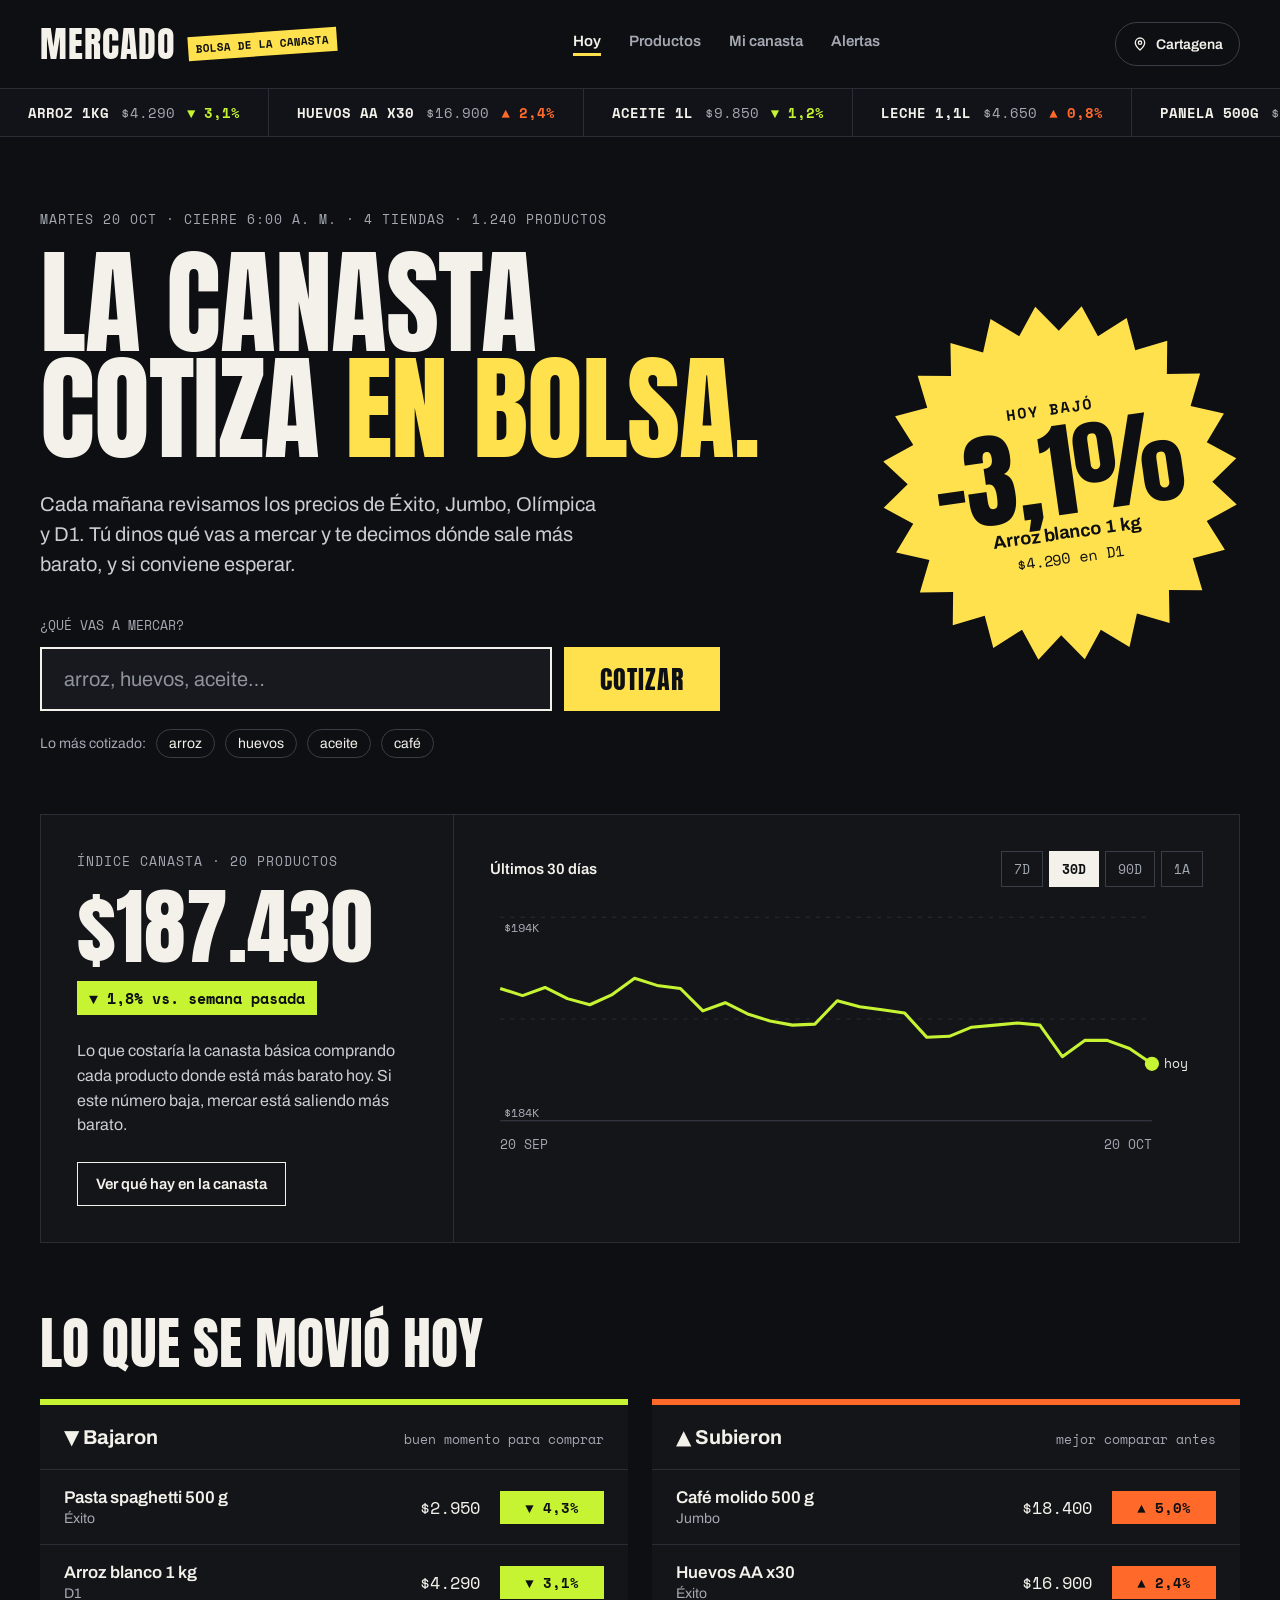
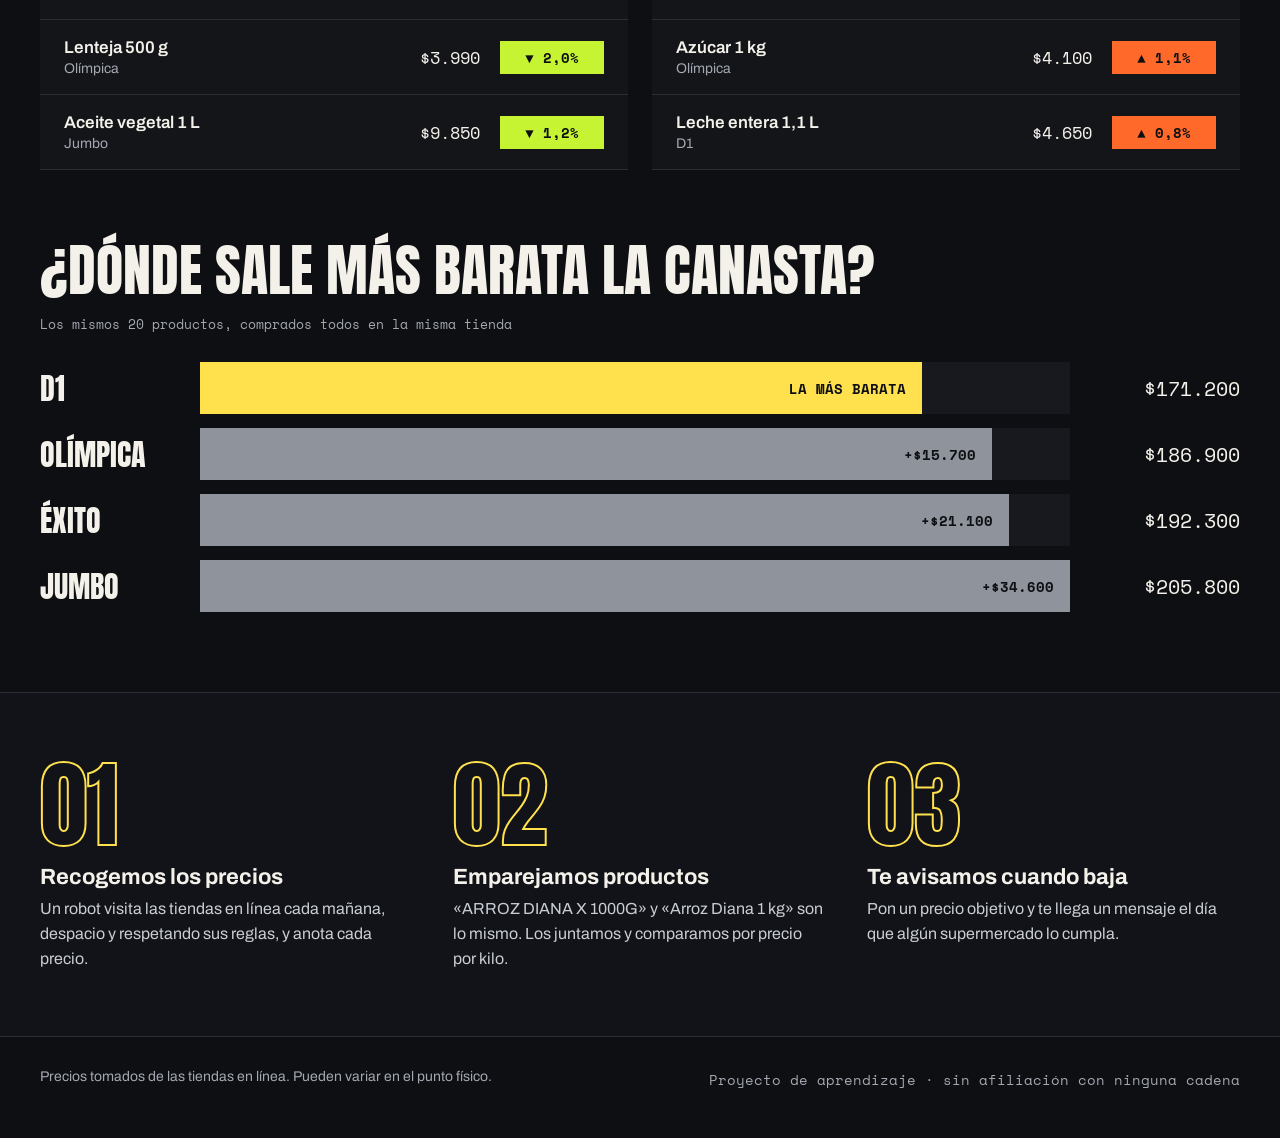
==== index.html @ 4bfefeea "Maquetado primeras etapas del proyecto" ====
<!doctype html>
<html lang="es">
<head>
<meta charset="utf-8">
<meta name="viewport" content="width=device-width, initial-scale=1">
<title>Mercado — Hoy en la bolsa</title>
<link rel="preconnect" href="https://fonts.googleapis.com">
<link rel="preconnect" href="https://fonts.gstatic.com" crossorigin>
<link rel="stylesheet" href="https://fonts.googleapis.com/css2?family=Anton&amp;family=Archivo:wght@400;500;600;700&amp;family=Space+Mono:wght@400;700&amp;display=swap">
<link rel="stylesheet" href="styles.css">
</head>
<body>
<div style="background: #0E0F12; color: #F3F1EA; font-family: 'Archivo', system-ui, sans-serif; min-height: 100vh">

<header style="max-width: 1320px; margin: 0 auto; padding: 22px 40px; display: flex; flex-wrap: wrap; align-items: center; justify-content: space-between; gap: 20px">
<a href="#" style="display: flex; align-items: center; gap: 12px; text-decoration: none; color: #F3F1EA">
<span style="font-family: 'Anton', sans-serif; font-size: 36px; letter-spacing: 1px; line-height: 1">MERCADO</span>
<span style="font-family: 'Space Mono', monospace; font-size: 11px; font-weight: 700; color: #0E0F12; background: var(--accent); padding: 4px 8px; transform: rotate(-4deg)">BOLSA DE LA CANASTA</span>
</a>
<nav aria-label="Principal" style="display: flex; flex-wrap: wrap; gap: 28px; font-size: 15px; font-weight: 600">
<a href="#" aria-current="page" style="text-decoration: none; border-bottom: 3px solid var(--accent); padding-bottom: 4px">Hoy</a>
<a href="producto.html" style="text-decoration: none; color: #A3A8B2">Productos</a>
<a href="canasta.html" style="text-decoration: none; color: #A3A8B2">Mi canasta</a>
<a href="alertas.html" style="text-decoration: none; color: #A3A8B2">Alertas</a>
</nav>
<button type="button" style="display: flex; align-items: center; gap: 8px; min-height: 44px; padding: 0 16px; background: transparent; color: #F3F1EA; border: 1px solid #3A3E48; border-radius: 999px; font-family: 'Archivo', sans-serif; font-size: 14px; font-weight: 600; cursor: pointer">
<svg width="16" height="16" viewBox="0 0 24 24" fill="none" stroke="currentColor" stroke-width="2" stroke-linecap="round" stroke-linejoin="round" aria-hidden="true"><path d="M12 21s-7-6.2-7-11a7 7 0 0 1 14 0c0 4.8-7 11-7 11z"></path><circle cx="12" cy="10" r="2.5"></circle></svg>
Cartagena
</button>
</header>

<div aria-label="Cotizaciones del día" style="border-top: 1px solid #2A2D35; border-bottom: 1px solid #2A2D35; background: #121318; overflow: hidden">
<div class="tape" style="display: flex; width: max-content">

<span style="display: flex; align-items: baseline; gap: 12px; padding: 13px 28px; border-right: 1px solid #2A2D35; font-family: 'Space Mono', monospace; font-size: 14px; white-space: nowrap">
<b style="color: #F3F1EA">ARROZ 1KG</b>
<span style="color: #A3A8B2">$4.290</span>
<span style="color: #C6F432; font-weight: 700">▼ 3,1%</span>
</span>

<span style="display: flex; align-items: baseline; gap: 12px; padding: 13px 28px; border-right: 1px solid #2A2D35; font-family: 'Space Mono', monospace; font-size: 14px; white-space: nowrap">
<b style="color: #F3F1EA">HUEVOS AA X30</b>
<span style="color: #A3A8B2">$16.900</span>
<span style="color: #FF6A2B; font-weight: 700">▲ 2,4%</span>
</span>

<span style="display: flex; align-items: baseline; gap: 12px; padding: 13px 28px; border-right: 1px solid #2A2D35; font-family: 'Space Mono', monospace; font-size: 14px; white-space: nowrap">
<b style="color: #F3F1EA">ACEITE 1L</b>
<span style="color: #A3A8B2">$9.850</span>
<span style="color: #C6F432; font-weight: 700">▼ 1,2%</span>
</span>

<span style="display: flex; align-items: baseline; gap: 12px; padding: 13px 28px; border-right: 1px solid #2A2D35; font-family: 'Space Mono', monospace; font-size: 14px; white-space: nowrap">
<b style="color: #F3F1EA">LECHE 1,1L</b>
<span style="color: #A3A8B2">$4.650</span>
<span style="color: #FF6A2B; font-weight: 700">▲ 0,8%</span>
</span>

<span style="display: flex; align-items: baseline; gap: 12px; padding: 13px 28px; border-right: 1px solid #2A2D35; font-family: 'Space Mono', monospace; font-size: 14px; white-space: nowrap">
<b style="color: #F3F1EA">PANELA 500G</b>
<span style="color: #A3A8B2">$2.700</span>
<span style="color: #A3A8B2; font-weight: 700">= 0,0%</span>
</span>

<span style="display: flex; align-items: baseline; gap: 12px; padding: 13px 28px; border-right: 1px solid #2A2D35; font-family: 'Space Mono', monospace; font-size: 14px; white-space: nowrap">
<b style="color: #F3F1EA">CAFÉ 500G</b>
<span style="color: #A3A8B2">$18.400</span>
<span style="color: #FF6A2B; font-weight: 700">▲ 5,0%</span>
</span>

<span style="display: flex; align-items: baseline; gap: 12px; padding: 13px 28px; border-right: 1px solid #2A2D35; font-family: 'Space Mono', monospace; font-size: 14px; white-space: nowrap">
<b style="color: #F3F1EA">LENTEJA 500G</b>
<span style="color: #A3A8B2">$3.990</span>
<span style="color: #C6F432; font-weight: 700">▼ 2,0%</span>
</span>

<span style="display: flex; align-items: baseline; gap: 12px; padding: 13px 28px; border-right: 1px solid #2A2D35; font-family: 'Space Mono', monospace; font-size: 14px; white-space: nowrap">
<b style="color: #F3F1EA">ATÚN 160G</b>
<span style="color: #A3A8B2">$5.200</span>
<span style="color: #C6F432; font-weight: 700">▼ 0,6%</span>
</span>

<span style="display: flex; align-items: baseline; gap: 12px; padding: 13px 28px; border-right: 1px solid #2A2D35; font-family: 'Space Mono', monospace; font-size: 14px; white-space: nowrap">
<b style="color: #F3F1EA">AZÚCAR 1KG</b>
<span style="color: #A3A8B2">$4.100</span>
<span style="color: #FF6A2B; font-weight: 700">▲ 1,1%</span>
</span>

<span style="display: flex; align-items: baseline; gap: 12px; padding: 13px 28px; border-right: 1px solid #2A2D35; font-family: 'Space Mono', monospace; font-size: 14px; white-space: nowrap">
<b style="color: #F3F1EA">PASTA 500G</b>
<span style="color: #A3A8B2">$2.950</span>
<span style="color: #C6F432; font-weight: 700">▼ 4,3%</span>
</span>

<span style="display: flex; align-items: baseline; gap: 12px; padding: 13px 28px; border-right: 1px solid #2A2D35; font-family: 'Space Mono', monospace; font-size: 14px; white-space: nowrap">
<b style="color: #F3F1EA">ARROZ 1KG</b>
<span style="color: #A3A8B2">$4.290</span>
<span style="color: #C6F432; font-weight: 700">▼ 3,1%</span>
</span>

<span style="display: flex; align-items: baseline; gap: 12px; padding: 13px 28px; border-right: 1px solid #2A2D35; font-family: 'Space Mono', monospace; font-size: 14px; white-space: nowrap">
<b style="color: #F3F1EA">HUEVOS AA X30</b>
<span style="color: #A3A8B2">$16.900</span>
<span style="color: #FF6A2B; font-weight: 700">▲ 2,4%</span>
</span>

<span style="display: flex; align-items: baseline; gap: 12px; padding: 13px 28px; border-right: 1px solid #2A2D35; font-family: 'Space Mono', monospace; font-size: 14px; white-space: nowrap">
<b style="color: #F3F1EA">ACEITE 1L</b>
<span style="color: #A3A8B2">$9.850</span>
<span style="color: #C6F432; font-weight: 700">▼ 1,2%</span>
</span>

<span style="display: flex; align-items: baseline; gap: 12px; padding: 13px 28px; border-right: 1px solid #2A2D35; font-family: 'Space Mono', monospace; font-size: 14px; white-space: nowrap">
<b style="color: #F3F1EA">LECHE 1,1L</b>
<span style="color: #A3A8B2">$4.650</span>
<span style="color: #FF6A2B; font-weight: 700">▲ 0,8%</span>
</span>

<span style="display: flex; align-items: baseline; gap: 12px; padding: 13px 28px; border-right: 1px solid #2A2D35; font-family: 'Space Mono', monospace; font-size: 14px; white-space: nowrap">
<b style="color: #F3F1EA">PANELA 500G</b>
<span style="color: #A3A8B2">$2.700</span>
<span style="color: #A3A8B2; font-weight: 700">= 0,0%</span>
</span>

<span style="display: flex; align-items: baseline; gap: 12px; padding: 13px 28px; border-right: 1px solid #2A2D35; font-family: 'Space Mono', monospace; font-size: 14px; white-space: nowrap">
<b style="color: #F3F1EA">CAFÉ 500G</b>
<span style="color: #A3A8B2">$18.400</span>
<span style="color: #FF6A2B; font-weight: 700">▲ 5,0%</span>
</span>

<span style="display: flex; align-items: baseline; gap: 12px; padding: 13px 28px; border-right: 1px solid #2A2D35; font-family: 'Space Mono', monospace; font-size: 14px; white-space: nowrap">
<b style="color: #F3F1EA">LENTEJA 500G</b>
<span style="color: #A3A8B2">$3.990</span>
<span style="color: #C6F432; font-weight: 700">▼ 2,0%</span>
</span>

<span style="display: flex; align-items: baseline; gap: 12px; padding: 13px 28px; border-right: 1px solid #2A2D35; font-family: 'Space Mono', monospace; font-size: 14px; white-space: nowrap">
<b style="color: #F3F1EA">ATÚN 160G</b>
<span style="color: #A3A8B2">$5.200</span>
<span style="color: #C6F432; font-weight: 700">▼ 0,6%</span>
</span>

<span style="display: flex; align-items: baseline; gap: 12px; padding: 13px 28px; border-right: 1px solid #2A2D35; font-family: 'Space Mono', monospace; font-size: 14px; white-space: nowrap">
<b style="color: #F3F1EA">AZÚCAR 1KG</b>
<span style="color: #A3A8B2">$4.100</span>
<span style="color: #FF6A2B; font-weight: 700">▲ 1,1%</span>
</span>

<span style="display: flex; align-items: baseline; gap: 12px; padding: 13px 28px; border-right: 1px solid #2A2D35; font-family: 'Space Mono', monospace; font-size: 14px; white-space: nowrap">
<b style="color: #F3F1EA">PASTA 500G</b>
<span style="color: #A3A8B2">$2.950</span>
<span style="color: #C6F432; font-weight: 700">▼ 4,3%</span>
</span>

</div>
</div>

<section style="max-width: 1320px; margin: 0 auto; padding: 72px 40px 56px; display: flex; flex-wrap: wrap; align-items: center; gap: 48px">
<div style="flex: 999 1 600px; min-width: 0">
<p style="margin: 0 0 20px; font-family: 'Space Mono', monospace; font-size: 13px; color: #A3A8B2; letter-spacing: 1px">MARTES 20 OCT · CIERRE 6:00 A. M. · 4 TIENDAS · 1.240 PRODUCTOS</p>
<h1 style="margin: 0; font-family: 'Anton', sans-serif; font-weight: 400; font-size: clamp(64px, 9vw, 132px); line-height: 0.92; text-transform: uppercase; letter-spacing: -1px">La canasta<br>cotiza <span style="color: var(--accent)">en bolsa.</span></h1>
<p style="margin: 28px 0 0; max-width: 560px; font-size: 20px; line-height: 1.5; color: #C9CDD4">Cada mañana revisamos los precios de Éxito, Jumbo, Olímpica y D1. Tú dinos qué vas a mercar y te decimos dónde sale más barato, y si conviene esperar.</p>
<form style="margin-top: 36px; display: flex; flex-wrap: wrap; gap: 12px; max-width: 680px">
<label for="q" style="width: 100%; font-family: 'Space Mono', monospace; font-size: 13px; color: #A3A8B2">¿QUÉ VAS A MERCAR?</label>
<input id="q" type="search" placeholder="arroz, huevos, aceite…" style="flex: 1 1 320px; min-width: 0; height: 64px; box-sizing: border-box; padding: 0 22px; background: #17191E; color: #F3F1EA; border: 2px solid #F3F1EA; font-family: 'Archivo', sans-serif; font-size: 20px">
<button type="button" style="height: 64px; padding: 0 36px; background: var(--accent); color: #0E0F12; border: none; font-family: 'Anton', sans-serif; font-size: 26px; letter-spacing: 1px; cursor: pointer">COTIZAR</button>
</form>
<div style="margin-top: 18px; display: flex; flex-wrap: wrap; align-items: center; gap: 10px; font-size: 14px; color: #A3A8B2">
<span>Lo más cotizado:</span>
<a href="producto.html" style="padding: 6px 12px; border: 1px solid #3A3E48; border-radius: 999px; text-decoration: none">arroz</a>
<a href="#" style="padding: 6px 12px; border: 1px solid #3A3E48; border-radius: 999px; text-decoration: none">huevos</a>
<a href="#" style="padding: 6px 12px; border: 1px solid #3A3E48; border-radius: 999px; text-decoration: none">aceite</a>
<a href="#" style="padding: 6px 12px; border: 1px solid #3A3E48; border-radius: 999px; text-decoration: none">café</a>
</div>
</div>

<div style="flex: 1 1 360px; display: flex; justify-content: center">
<a href="producto.html" style="position: relative; width: 360px; height: 360px; display: flex; flex-direction: column; align-items: center; justify-content: center; text-decoration: none; color: #0E0F12; transform: rotate(-8deg)">
<svg width="360" height="360" viewBox="0 0 360 360" aria-hidden="true" style="position: absolute; inset: 0"><polygon points="180,2 200,29 226,8 238,40 269,26 273,59 306,54 301,87 334,91 320,122 352,134 331,160 358,180 331,200 352,226 320,238 334,269 301,273 306,306 273,301 269,334 238,320 226,352 200,331 180,358 160,331 134,352 122,320 91,334 87,301 54,306 59,273 26,269 40,238 8,226 29,200 2,180 29,160 8,134 40,122 26,91 59,87 54,54 87,59 91,26 122,40 134,8 160,29" style="fill: var(--accent)"></polygon></svg>
<span style="position: relative; font-family: 'Space Mono', monospace; font-size: 15px; font-weight: 700; letter-spacing: 2px">HOY BAJÓ</span>
<span style="position: relative; font-family: 'Anton', sans-serif; font-size: 104px; line-height: 1">−3,1%</span>
<span style="position: relative; font-size: 18px; font-weight: 700">Arroz blanco 1 kg</span>
<span style="position: relative; margin-top: 4px; font-family: 'Space Mono', monospace; font-size: 15px">$4.290 en D1</span>
</a>
</div>
</section>

<section style="max-width: 1320px; margin: 0 auto; padding: 0 40px 72px">
<div style="display: flex; flex-wrap: wrap; gap: 0; border: 1px solid #2A2D35; background: #141519">
<div style="flex: 1 1 340px; padding: 36px; border-right: 1px solid #2A2D35">
<p style="margin: 0; font-family: 'Space Mono', monospace; font-size: 13px; color: #A3A8B2; letter-spacing: 1px">ÍNDICE CANASTA · 20 PRODUCTOS</p>
<p style="margin: 14px 0 0; font-family: 'Anton', sans-serif; font-size: 84px; line-height: 1">$187.430</p>
<p style="margin: 12px 0 0; display: inline-flex; padding: 6px 12px; background: #C6F432; color: #0E0F12; font-family: 'Space Mono', monospace; font-size: 15px; font-weight: 700">▼ 1,8% vs. semana pasada</p>
<p style="margin: 24px 0 0; font-size: 16px; line-height: 1.55; color: #C9CDD4">Lo que costaría la canasta básica comprando cada producto donde está más barato hoy. Si este número baja, mercar está saliendo más barato.</p>
<button type="button" style="margin-top: 24px; min-height: 44px; padding: 0 18px; background: transparent; color: #F3F1EA; border: 1px solid #F3F1EA; font-family: 'Archivo', sans-serif; font-size: 15px; font-weight: 600; cursor: pointer">Ver qué hay en la canasta</button>
</div>
<div style="flex: 999 1 560px; min-width: 0; padding: 36px">
<div style="display: flex; flex-wrap: wrap; justify-content: space-between; align-items: center; gap: 12px">
<p style="margin: 0; font-size: 15px; font-weight: 600">Últimos 30 días</p>
<div role="group" aria-label="Rango" style="display: flex; gap: 6px; font-family: 'Space Mono', monospace">
<button type="button" style="min-height: 36px; padding: 0 12px; background: transparent; color: #A3A8B2; border: 1px solid #3A3E48; font-family: 'Space Mono', monospace; font-size: 13px">7D</button>
<button type="button" aria-pressed="true" style="min-height: 36px; padding: 0 12px; background: #F3F1EA; color: #0E0F12; border: 1px solid #F3F1EA; font-family: 'Space Mono', monospace; font-size: 13px; font-weight: 700">30D</button>
<button type="button" style="min-height: 36px; padding: 0 12px; background: transparent; color: #A3A8B2; border: 1px solid #3A3E48; font-family: 'Space Mono', monospace; font-size: 13px">90D</button>
<button type="button" style="min-height: 36px; padding: 0 12px; background: transparent; color: #A3A8B2; border: 1px solid #3A3E48; font-family: 'Space Mono', monospace; font-size: 13px">1A</button>
</div>
</div>
<svg viewBox="-10 -10 700 250" role="img" aria-label="El índice canasta bajó de cerca de 191 mil a 187 mil pesos en 30 días" style="display: block; width: 100%; height: auto; margin-top: 20px">
<line x1="0" y1="0" x2="640" y2="0" stroke="#2A2D35" stroke-dasharray="4 6"></line>
<line x1="0" y1="100" x2="640" y2="100" stroke="#2A2D35" stroke-dasharray="4 6"></line>
<line x1="0" y1="200" x2="640" y2="200" stroke="#3A3E48"></line>
<polyline points="0,70 22,77 44,69 66,80 88,86 110,76 132,60 154,67 177,70 199,92 221,84 243,95 265,102 287,106 309,105 331,82 353,88 375,91 397,94 419,118 441,117 463,108 486,106 508,104 530,106 552,137 574,121 596,121 618,129 640,144" fill="none" stroke="#C6F432" stroke-width="3" stroke-linejoin="round"></polyline>
<circle cx="640" cy="144" r="7" fill="#C6F432"></circle>
<text x="652" y="148" fill="#F3F1EA" font-family="Space Mono, monospace" font-size="13">hoy</text>
<text x="0" y="228" fill="#A3A8B2" font-family="Space Mono, monospace" font-size="13">20 SEP</text>
<text x="640" y="228" fill="#A3A8B2" font-family="Space Mono, monospace" font-size="13" text-anchor="end">20 OCT</text>
<text x="4" y="-2" fill="#A3A8B2" font-family="Space Mono, monospace" font-size="12" dominant-baseline="hanging" dy="6">$194K</text>
<text x="4" y="196" fill="#A3A8B2" font-family="Space Mono, monospace" font-size="12">$184K</text>
</svg>
</div>
</div>
</section>

<section style="max-width: 1320px; margin: 0 auto; padding: 0 40px 72px">
<h2 style="margin: 0 0 28px; font-family: 'Anton', sans-serif; font-weight: 400; font-size: 56px; line-height: 1; text-transform: uppercase">Lo que se movió hoy</h2>
<div style="display: flex; flex-wrap: wrap; gap: 24px">
<div style="flex: 1 1 480px; min-width: 0; border-top: 6px solid #C6F432; background: #141519">
<div style="display: flex; justify-content: space-between; align-items: baseline; padding: 20px 24px; border-bottom: 1px solid #2A2D35">
<h3 style="margin: 0; font-size: 20px; font-weight: 700">▼ Bajaron</h3>
<span style="font-family: 'Space Mono', monospace; font-size: 13px; color: #A3A8B2">buen momento para comprar</span>
</div>

<a href="producto.html" style="display: grid; grid-template-columns: minmax(0, 1fr) auto auto; align-items: center; gap: 20px; padding: 18px 24px; border-bottom: 1px solid #2A2D35; text-decoration: none">
<span><span style="display: block; font-size: 17px; font-weight: 600">Pasta spaghetti 500 g</span><span style="display: block; margin-top: 4px; font-size: 14px; color: #A3A8B2">Éxito</span></span>
<span style="font-family: 'Space Mono', monospace; font-size: 17px">$2.950</span>
<span style="min-width: 84px; text-align: center; padding: 6px 10px; background: #C6F432; color: #0E0F12; font-family: 'Space Mono', monospace; font-size: 14px; font-weight: 700">▼ 4,3%</span>
</a>

<a href="producto.html" style="display: grid; grid-template-columns: minmax(0, 1fr) auto auto; align-items: center; gap: 20px; padding: 18px 24px; border-bottom: 1px solid #2A2D35; text-decoration: none">
<span><span style="display: block; font-size: 17px; font-weight: 600">Arroz blanco 1 kg</span><span style="display: block; margin-top: 4px; font-size: 14px; color: #A3A8B2">D1</span></span>
<span style="font-family: 'Space Mono', monospace; font-size: 17px">$4.290</span>
<span style="min-width: 84px; text-align: center; padding: 6px 10px; background: #C6F432; color: #0E0F12; font-family: 'Space Mono', monospace; font-size: 14px; font-weight: 700">▼ 3,1%</span>
</a>

<a href="producto.html" style="display: grid; grid-template-columns: minmax(0, 1fr) auto auto; align-items: center; gap: 20px; padding: 18px 24px; border-bottom: 1px solid #2A2D35; text-decoration: none">
<span><span style="display: block; font-size: 17px; font-weight: 600">Lenteja 500 g</span><span style="display: block; margin-top: 4px; font-size: 14px; color: #A3A8B2">Olímpica</span></span>
<span style="font-family: 'Space Mono', monospace; font-size: 17px">$3.990</span>
<span style="min-width: 84px; text-align: center; padding: 6px 10px; background: #C6F432; color: #0E0F12; font-family: 'Space Mono', monospace; font-size: 14px; font-weight: 700">▼ 2,0%</span>
</a>

<a href="producto.html" style="display: grid; grid-template-columns: minmax(0, 1fr) auto auto; align-items: center; gap: 20px; padding: 18px 24px; border-bottom: 1px solid #2A2D35; text-decoration: none">
<span><span style="display: block; font-size: 17px; font-weight: 600">Aceite vegetal 1 L</span><span style="display: block; margin-top: 4px; font-size: 14px; color: #A3A8B2">Jumbo</span></span>
<span style="font-family: 'Space Mono', monospace; font-size: 17px">$9.850</span>
<span style="min-width: 84px; text-align: center; padding: 6px 10px; background: #C6F432; color: #0E0F12; font-family: 'Space Mono', monospace; font-size: 14px; font-weight: 700">▼ 1,2%</span>
</a>

</div>
<div style="flex: 1 1 480px; min-width: 0; border-top: 6px solid #FF6A2B; background: #141519">
<div style="display: flex; justify-content: space-between; align-items: baseline; padding: 20px 24px; border-bottom: 1px solid #2A2D35">
<h3 style="margin: 0; font-size: 20px; font-weight: 700">▲ Subieron</h3>
<span style="font-family: 'Space Mono', monospace; font-size: 13px; color: #A3A8B2">mejor comparar antes</span>
</div>

<a href="producto.html" style="display: grid; grid-template-columns: minmax(0, 1fr) auto auto; align-items: center; gap: 20px; padding: 18px 24px; border-bottom: 1px solid #2A2D35; text-decoration: none">
<span><span style="display: block; font-size: 17px; font-weight: 600">Café molido 500 g</span><span style="display: block; margin-top: 4px; font-size: 14px; color: #A3A8B2">Jumbo</span></span>
<span style="font-family: 'Space Mono', monospace; font-size: 17px">$18.400</span>
<span style="min-width: 84px; text-align: center; padding: 6px 10px; background: #FF6A2B; color: #0E0F12; font-family: 'Space Mono', monospace; font-size: 14px; font-weight: 700">▲ 5,0%</span>
</a>

<a href="producto.html" style="display: grid; grid-template-columns: minmax(0, 1fr) auto auto; align-items: center; gap: 20px; padding: 18px 24px; border-bottom: 1px solid #2A2D35; text-decoration: none">
<span><span style="display: block; font-size: 17px; font-weight: 600">Huevos AA x30</span><span style="display: block; margin-top: 4px; font-size: 14px; color: #A3A8B2">Éxito</span></span>
<span style="font-family: 'Space Mono', monospace; font-size: 17px">$16.900</span>
<span style="min-width: 84px; text-align: center; padding: 6px 10px; background: #FF6A2B; color: #0E0F12; font-family: 'Space Mono', monospace; font-size: 14px; font-weight: 700">▲ 2,4%</span>
</a>

<a href="producto.html" style="display: grid; grid-template-columns: minmax(0, 1fr) auto auto; align-items: center; gap: 20px; padding: 18px 24px; border-bottom: 1px solid #2A2D35; text-decoration: none">
<span><span style="display: block; font-size: 17px; font-weight: 600">Azúcar 1 kg</span><span style="display: block; margin-top: 4px; font-size: 14px; color: #A3A8B2">Olímpica</span></span>
<span style="font-family: 'Space Mono', monospace; font-size: 17px">$4.100</span>
<span style="min-width: 84px; text-align: center; padding: 6px 10px; background: #FF6A2B; color: #0E0F12; font-family: 'Space Mono', monospace; font-size: 14px; font-weight: 700">▲ 1,1%</span>
</a>

<a href="producto.html" style="display: grid; grid-template-columns: minmax(0, 1fr) auto auto; align-items: center; gap: 20px; padding: 18px 24px; border-bottom: 1px solid #2A2D35; text-decoration: none">
<span><span style="display: block; font-size: 17px; font-weight: 600">Leche entera 1,1 L</span><span style="display: block; margin-top: 4px; font-size: 14px; color: #A3A8B2">D1</span></span>
<span style="font-family: 'Space Mono', monospace; font-size: 17px">$4.650</span>
<span style="min-width: 84px; text-align: center; padding: 6px 10px; background: #FF6A2B; color: #0E0F12; font-family: 'Space Mono', monospace; font-size: 14px; font-weight: 700">▲ 0,8%</span>
</a>

</div>
</div>
</section>

<section style="max-width: 1320px; margin: 0 auto; padding: 0 40px 80px">
<div style="display: flex; flex-wrap: wrap; align-items: flex-end; justify-content: space-between; gap: 16px; margin-bottom: 28px">
<h2 style="margin: 0; font-family: 'Anton', sans-serif; font-weight: 400; font-size: 56px; line-height: 1; text-transform: uppercase">¿Dónde sale más barata la canasta?</h2>
<p style="margin: 0; font-family: 'Space Mono', monospace; font-size: 13px; color: #A3A8B2">Los mismos 20 productos, comprados todos en la misma tienda</p>
</div>
<div style="display: flex; flex-direction: column; gap: 14px">

<div style="display: grid; grid-template-columns: 140px minmax(0, 1fr) 150px; align-items: center; gap: 20px">
<span style="font-family: 'Anton', sans-serif; font-size: 30px; text-transform: uppercase">D1</span>
<div style="height: 52px; background: #17191E">
<div style="width: 83%; height: 100%; background: var(--accent); display: flex; align-items: center; justify-content: flex-end; padding-right: 16px; box-sizing: border-box; font-family: 'Space Mono', monospace; font-size: 14px; font-weight: 700; color: #0E0F12">LA MÁS BARATA</div>
</div>
<span style="font-family: 'Space Mono', monospace; font-size: 20px; text-align: right">$171.200</span>
</div>

<div style="display: grid; grid-template-columns: 140px minmax(0, 1fr) 150px; align-items: center; gap: 20px">
<span style="font-family: 'Anton', sans-serif; font-size: 30px; text-transform: uppercase">Olímpica</span>
<div style="height: 52px; background: #17191E">
<div style="width: 91%; height: 100%; background: #8E939C; display: flex; align-items: center; justify-content: flex-end; padding-right: 16px; box-sizing: border-box; font-family: 'Space Mono', monospace; font-size: 14px; font-weight: 700; color: #0E0F12">+$15.700</div>
</div>
<span style="font-family: 'Space Mono', monospace; font-size: 20px; text-align: right">$186.900</span>
</div>

<div style="display: grid; grid-template-columns: 140px minmax(0, 1fr) 150px; align-items: center; gap: 20px">
<span style="font-family: 'Anton', sans-serif; font-size: 30px; text-transform: uppercase">Éxito</span>
<div style="height: 52px; background: #17191E">
<div style="width: 93%; height: 100%; background: #8E939C; display: flex; align-items: center; justify-content: flex-end; padding-right: 16px; box-sizing: border-box; font-family: 'Space Mono', monospace; font-size: 14px; font-weight: 700; color: #0E0F12">+$21.100</div>
</div>
<span style="font-family: 'Space Mono', monospace; font-size: 20px; text-align: right">$192.300</span>
</div>

<div style="display: grid; grid-template-columns: 140px minmax(0, 1fr) 150px; align-items: center; gap: 20px">
<span style="font-family: 'Anton', sans-serif; font-size: 30px; text-transform: uppercase">Jumbo</span>
<div style="height: 52px; background: #17191E">
<div style="width: 100%; height: 100%; background: #8E939C; display: flex; align-items: center; justify-content: flex-end; padding-right: 16px; box-sizing: border-box; font-family: 'Space Mono', monospace; font-size: 14px; font-weight: 700; color: #0E0F12">+$34.600</div>
</div>
<span style="font-family: 'Space Mono', monospace; font-size: 20px; text-align: right">$205.800</span>
</div>

</div>
</section>

<section style="border-top: 1px solid #2A2D35; border-bottom: 1px solid #2A2D35; background: #121318">
<div style="max-width: 1320px; margin: 0 auto; padding: 64px 40px; display: grid; grid-template-columns: repeat(auto-fit, minmax(260px, 1fr)); gap: 40px">
<div>
<span style="font-family: 'Anton', sans-serif; font-size: 96px; line-height: 1; color: transparent; -webkit-text-stroke: 2px var(--accent)">01</span>
<h3 style="margin: 12px 0 8px; font-size: 22px; font-weight: 700">Recogemos los precios</h3>
<p style="margin: 0; font-size: 16px; line-height: 1.55; color: #C9CDD4">Un robot visita las tiendas en línea cada mañana, despacio y respetando sus reglas, y anota cada precio.</p>
</div>
<div>
<span style="font-family: 'Anton', sans-serif; font-size: 96px; line-height: 1; color: transparent; -webkit-text-stroke: 2px var(--accent)">02</span>
<h3 style="margin: 12px 0 8px; font-size: 22px; font-weight: 700">Emparejamos productos</h3>
<p style="margin: 0; font-size: 16px; line-height: 1.55; color: #C9CDD4">«ARROZ DIANA X 1000G» y «Arroz Diana 1 kg» son lo mismo. Los juntamos y comparamos por precio por kilo.</p>
</div>
<div>
<span style="font-family: 'Anton', sans-serif; font-size: 96px; line-height: 1; color: transparent; -webkit-text-stroke: 2px var(--accent)">03</span>
<h3 style="margin: 12px 0 8px; font-size: 22px; font-weight: 700">Te avisamos cuando baja</h3>
<p style="margin: 0; font-size: 16px; line-height: 1.55; color: #C9CDD4">Pon un precio objetivo y te llega un mensaje el día que algún supermercado lo cumpla.</p>
</div>
</div>
</section>

<footer style="max-width: 1320px; margin: 0 auto; padding: 32px 40px 48px; display: flex; flex-wrap: wrap; justify-content: space-between; gap: 16px; font-size: 14px; color: #A3A8B2">
<span>Precios tomados de las tiendas en línea. Pueden variar en el punto físico.</span>
<span style="font-family: 'Space Mono', monospace">Proyecto de aprendizaje · sin afiliación con ninguna cadena</span>
</footer>

</div>
</body>
</html>
---- styles.css ----
/* Mercado — estilos compartidos
   El color de acento se cambia aquí y se aplica en todas las pantallas.
   Opciones del diseño: #FFE14D (amarillo), #C6F432 (lima), #FF6A2B (naranja), #7CC4FF (azul) */
:root {
  --accent: #FFE14D;
}

body {
  margin: 0;
  background: #0E0F12;
}

a { color: #F3F1EA; }
a:hover { color: #FFE14D; }

input::placeholder { color: #8E939C; }

/* Cinta de precios que se desplaza (pantalla de inicio) */
@keyframes tick {
  from { transform: translateX(0); }
  to { transform: translateX(-50%); }
}
.tape { animation: tick 48s linear infinite; }
@media (prefers-reduced-motion: reduce) {
  .tape { animation: none; }
}

/* La pantalla móvil se centra en la ventana para verla como un teléfono */
body.movil {
  display: flex;
  justify-content: center;
  padding: 24px 0;
}
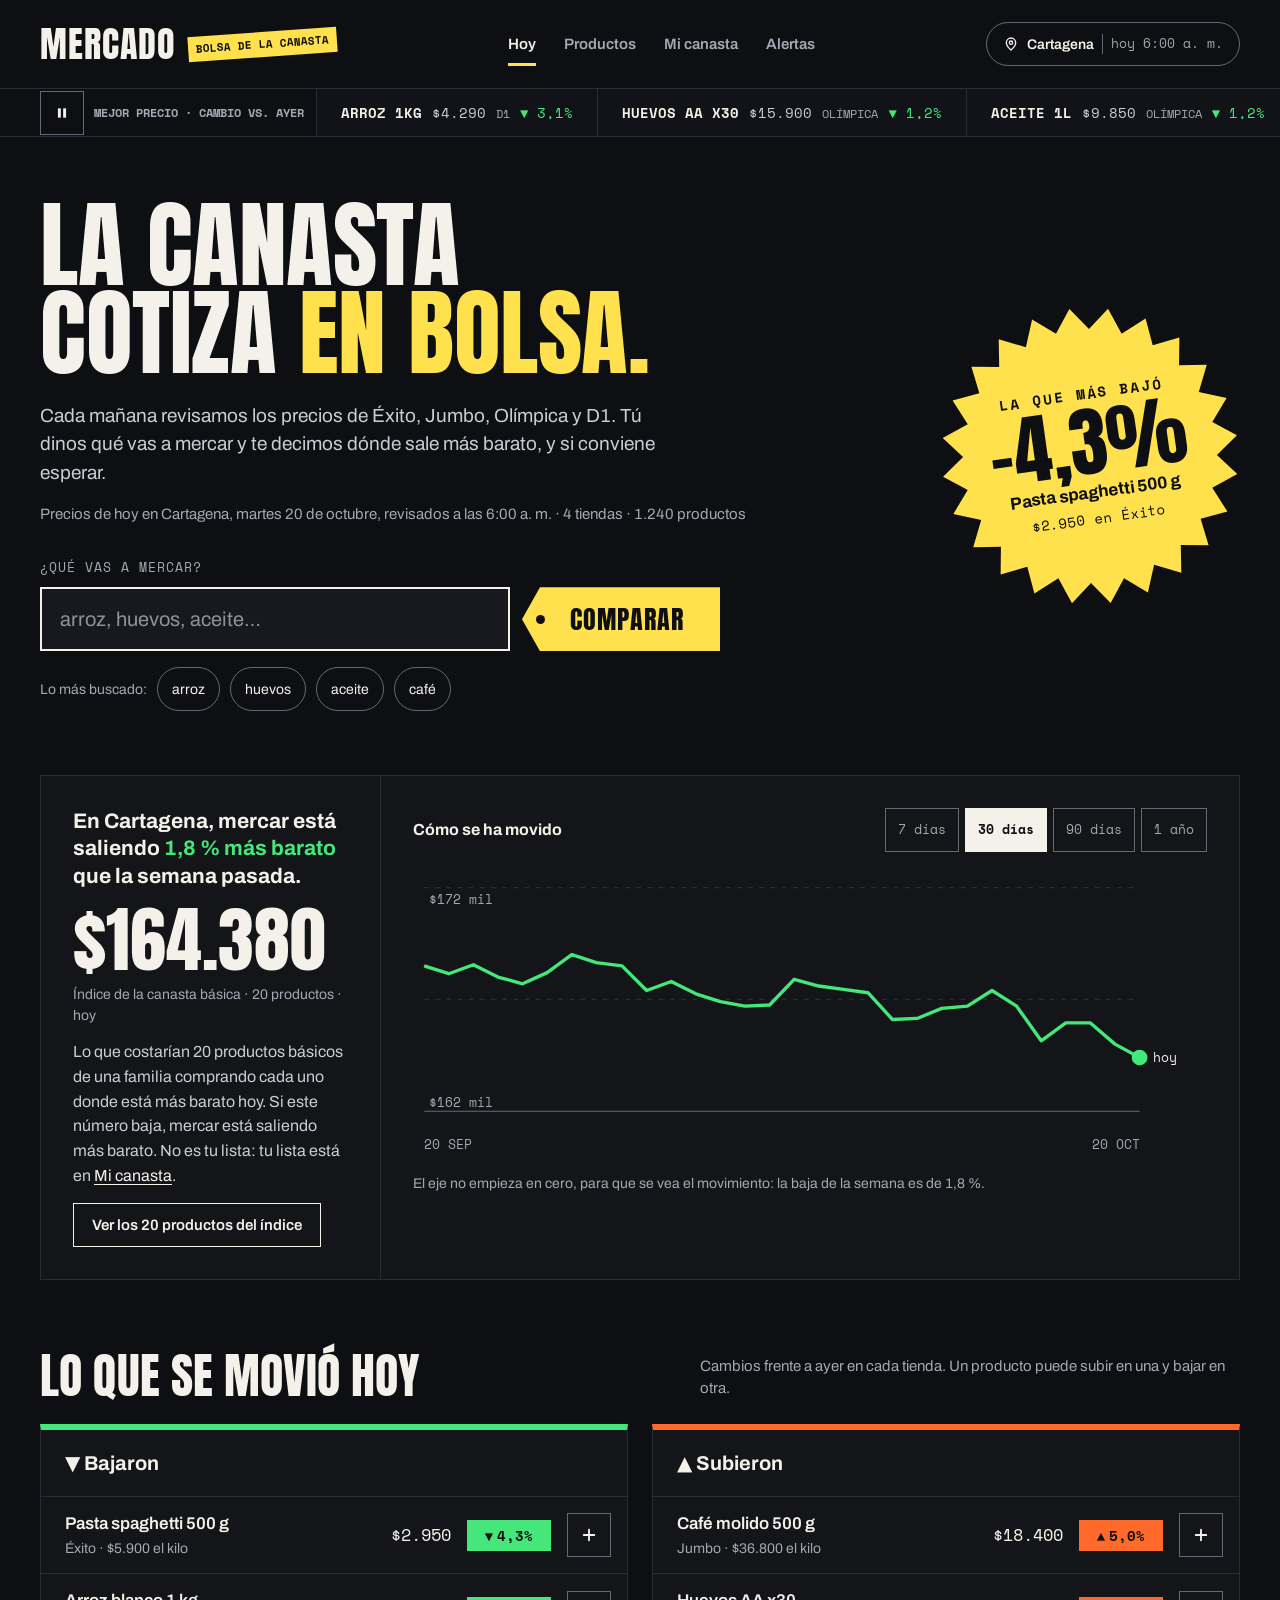
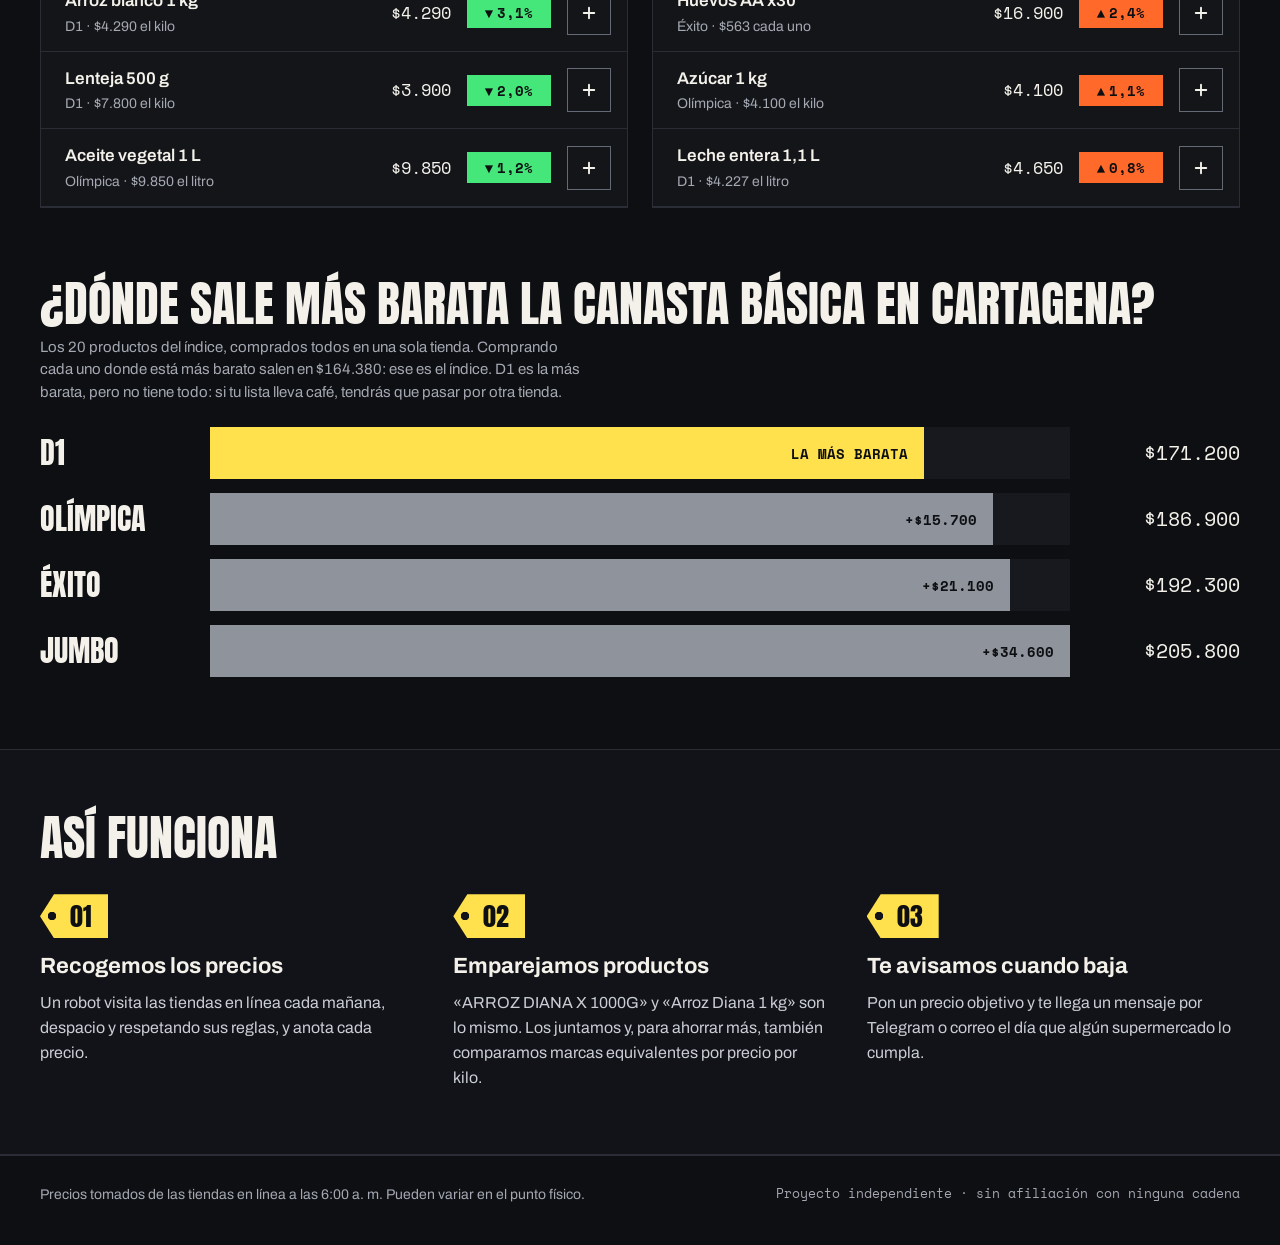
==== commit 2e776c5f: "actualizacion de diseño" ====
--- a/index.html
+++ b/index.html
@@ -10,351 +10,288 @@
 <link rel="stylesheet" href="styles.css">
 </head>
 <body>
-<div style="background: #0E0F12; color: #F3F1EA; font-family: 'Archivo', system-ui, sans-serif; min-height: 100vh">
-
-<header style="max-width: 1320px; margin: 0 auto; padding: 22px 40px; display: flex; flex-wrap: wrap; align-items: center; justify-content: space-between; gap: 20px">
-<a href="#" style="display: flex; align-items: center; gap: 12px; text-decoration: none; color: #F3F1EA">
-<span style="font-family: 'Anton', sans-serif; font-size: 36px; letter-spacing: 1px; line-height: 1">MERCADO</span>
-<span style="font-family: 'Space Mono', monospace; font-size: 11px; font-weight: 700; color: #0E0F12; background: var(--accent); padding: 4px 8px; transform: rotate(-4deg)">BOLSA DE LA CANASTA</span>
+<a class="skip" href="#contenido">Saltar al contenido</a>
+
+<header class="site-header">
+<a class="brand" href="index.html">
+<span class="brand-name">MERCADO</span>
+<span class="brand-tag">BOLSA DE LA CANASTA</span>
 </a>
-<nav aria-label="Principal" style="display: flex; flex-wrap: wrap; gap: 28px; font-size: 15px; font-weight: 600">
-<a href="#" aria-current="page" style="text-decoration: none; border-bottom: 3px solid var(--accent); padding-bottom: 4px">Hoy</a>
-<a href="producto.html" style="text-decoration: none; color: #A3A8B2">Productos</a>
-<a href="canasta.html" style="text-decoration: none; color: #A3A8B2">Mi canasta</a>
-<a href="alertas.html" style="text-decoration: none; color: #A3A8B2">Alertas</a>
+<nav class="nav" aria-label="Principal">
+<a href="index.html" aria-current="page">Hoy</a>
+<a href="producto.html">Productos</a>
+<a href="canasta.html">Mi canasta</a>
+<a href="alertas.html">Alertas</a>
 </nav>
-<button type="button" style="display: flex; align-items: center; gap: 8px; min-height: 44px; padding: 0 16px; background: transparent; color: #F3F1EA; border: 1px solid #3A3E48; border-radius: 999px; font-family: 'Archivo', sans-serif; font-size: 14px; font-weight: 600; cursor: pointer">
+<div class="header-tool">
+<button type="button" class="pill-button city" aria-label="Cartagena, precios de hoy a las 6:00 a. m. Cambiar ciudad">
 <svg width="16" height="16" viewBox="0 0 24 24" fill="none" stroke="currentColor" stroke-width="2" stroke-linecap="round" stroke-linejoin="round" aria-hidden="true"><path d="M12 21s-7-6.2-7-11a7 7 0 0 1 14 0c0 4.8-7 11-7 11z"></path><circle cx="12" cy="10" r="2.5"></circle></svg>
-Cartagena
+<span>Cartagena</span><span class="city-time">hoy 6:00 a. m.</span>
 </button>
+</div>
 </header>
 
-<div aria-label="Cotizaciones del día" style="border-top: 1px solid #2A2D35; border-bottom: 1px solid #2A2D35; background: #121318; overflow: hidden">
-<div class="tape" style="display: flex; width: max-content">
-
-<span style="display: flex; align-items: baseline; gap: 12px; padding: 13px 28px; border-right: 1px solid #2A2D35; font-family: 'Space Mono', monospace; font-size: 14px; white-space: nowrap">
-<b style="color: #F3F1EA">ARROZ 1KG</b>
-<span style="color: #A3A8B2">$4.290</span>
-<span style="color: #C6F432; font-weight: 700">▼ 3,1%</span>
-</span>
-
-<span style="display: flex; align-items: baseline; gap: 12px; padding: 13px 28px; border-right: 1px solid #2A2D35; font-family: 'Space Mono', monospace; font-size: 14px; white-space: nowrap">
-<b style="color: #F3F1EA">HUEVOS AA X30</b>
-<span style="color: #A3A8B2">$16.900</span>
-<span style="color: #FF6A2B; font-weight: 700">▲ 2,4%</span>
-</span>
-
-<span style="display: flex; align-items: baseline; gap: 12px; padding: 13px 28px; border-right: 1px solid #2A2D35; font-family: 'Space Mono', monospace; font-size: 14px; white-space: nowrap">
-<b style="color: #F3F1EA">ACEITE 1L</b>
-<span style="color: #A3A8B2">$9.850</span>
-<span style="color: #C6F432; font-weight: 700">▼ 1,2%</span>
-</span>
-
-<span style="display: flex; align-items: baseline; gap: 12px; padding: 13px 28px; border-right: 1px solid #2A2D35; font-family: 'Space Mono', monospace; font-size: 14px; white-space: nowrap">
-<b style="color: #F3F1EA">LECHE 1,1L</b>
-<span style="color: #A3A8B2">$4.650</span>
-<span style="color: #FF6A2B; font-weight: 700">▲ 0,8%</span>
-</span>
-
-<span style="display: flex; align-items: baseline; gap: 12px; padding: 13px 28px; border-right: 1px solid #2A2D35; font-family: 'Space Mono', monospace; font-size: 14px; white-space: nowrap">
-<b style="color: #F3F1EA">PANELA 500G</b>
-<span style="color: #A3A8B2">$2.700</span>
-<span style="color: #A3A8B2; font-weight: 700">= 0,0%</span>
-</span>
-
-<span style="display: flex; align-items: baseline; gap: 12px; padding: 13px 28px; border-right: 1px solid #2A2D35; font-family: 'Space Mono', monospace; font-size: 14px; white-space: nowrap">
-<b style="color: #F3F1EA">CAFÉ 500G</b>
-<span style="color: #A3A8B2">$18.400</span>
-<span style="color: #FF6A2B; font-weight: 700">▲ 5,0%</span>
-</span>
-
-<span style="display: flex; align-items: baseline; gap: 12px; padding: 13px 28px; border-right: 1px solid #2A2D35; font-family: 'Space Mono', monospace; font-size: 14px; white-space: nowrap">
-<b style="color: #F3F1EA">LENTEJA 500G</b>
-<span style="color: #A3A8B2">$3.990</span>
-<span style="color: #C6F432; font-weight: 700">▼ 2,0%</span>
-</span>
-
-<span style="display: flex; align-items: baseline; gap: 12px; padding: 13px 28px; border-right: 1px solid #2A2D35; font-family: 'Space Mono', monospace; font-size: 14px; white-space: nowrap">
-<b style="color: #F3F1EA">ATÚN 160G</b>
-<span style="color: #A3A8B2">$5.200</span>
-<span style="color: #C6F432; font-weight: 700">▼ 0,6%</span>
-</span>
-
-<span style="display: flex; align-items: baseline; gap: 12px; padding: 13px 28px; border-right: 1px solid #2A2D35; font-family: 'Space Mono', monospace; font-size: 14px; white-space: nowrap">
-<b style="color: #F3F1EA">AZÚCAR 1KG</b>
-<span style="color: #A3A8B2">$4.100</span>
-<span style="color: #FF6A2B; font-weight: 700">▲ 1,1%</span>
-</span>
-
-<span style="display: flex; align-items: baseline; gap: 12px; padding: 13px 28px; border-right: 1px solid #2A2D35; font-family: 'Space Mono', monospace; font-size: 14px; white-space: nowrap">
-<b style="color: #F3F1EA">PASTA 500G</b>
-<span style="color: #A3A8B2">$2.950</span>
-<span style="color: #C6F432; font-weight: 700">▼ 4,3%</span>
-</span>
-
-<span style="display: flex; align-items: baseline; gap: 12px; padding: 13px 28px; border-right: 1px solid #2A2D35; font-family: 'Space Mono', monospace; font-size: 14px; white-space: nowrap">
-<b style="color: #F3F1EA">ARROZ 1KG</b>
-<span style="color: #A3A8B2">$4.290</span>
-<span style="color: #C6F432; font-weight: 700">▼ 3,1%</span>
-</span>
-
-<span style="display: flex; align-items: baseline; gap: 12px; padding: 13px 28px; border-right: 1px solid #2A2D35; font-family: 'Space Mono', monospace; font-size: 14px; white-space: nowrap">
-<b style="color: #F3F1EA">HUEVOS AA X30</b>
-<span style="color: #A3A8B2">$16.900</span>
-<span style="color: #FF6A2B; font-weight: 700">▲ 2,4%</span>
-</span>
-
-<span style="display: flex; align-items: baseline; gap: 12px; padding: 13px 28px; border-right: 1px solid #2A2D35; font-family: 'Space Mono', monospace; font-size: 14px; white-space: nowrap">
-<b style="color: #F3F1EA">ACEITE 1L</b>
-<span style="color: #A3A8B2">$9.850</span>
-<span style="color: #C6F432; font-weight: 700">▼ 1,2%</span>
-</span>
-
-<span style="display: flex; align-items: baseline; gap: 12px; padding: 13px 28px; border-right: 1px solid #2A2D35; font-family: 'Space Mono', monospace; font-size: 14px; white-space: nowrap">
-<b style="color: #F3F1EA">LECHE 1,1L</b>
-<span style="color: #A3A8B2">$4.650</span>
-<span style="color: #FF6A2B; font-weight: 700">▲ 0,8%</span>
-</span>
-
-<span style="display: flex; align-items: baseline; gap: 12px; padding: 13px 28px; border-right: 1px solid #2A2D35; font-family: 'Space Mono', monospace; font-size: 14px; white-space: nowrap">
-<b style="color: #F3F1EA">PANELA 500G</b>
-<span style="color: #A3A8B2">$2.700</span>
-<span style="color: #A3A8B2; font-weight: 700">= 0,0%</span>
-</span>
-
-<span style="display: flex; align-items: baseline; gap: 12px; padding: 13px 28px; border-right: 1px solid #2A2D35; font-family: 'Space Mono', monospace; font-size: 14px; white-space: nowrap">
-<b style="color: #F3F1EA">CAFÉ 500G</b>
-<span style="color: #A3A8B2">$18.400</span>
-<span style="color: #FF6A2B; font-weight: 700">▲ 5,0%</span>
-</span>
-
-<span style="display: flex; align-items: baseline; gap: 12px; padding: 13px 28px; border-right: 1px solid #2A2D35; font-family: 'Space Mono', monospace; font-size: 14px; white-space: nowrap">
-<b style="color: #F3F1EA">LENTEJA 500G</b>
-<span style="color: #A3A8B2">$3.990</span>
-<span style="color: #C6F432; font-weight: 700">▼ 2,0%</span>
-</span>
-
-<span style="display: flex; align-items: baseline; gap: 12px; padding: 13px 28px; border-right: 1px solid #2A2D35; font-family: 'Space Mono', monospace; font-size: 14px; white-space: nowrap">
-<b style="color: #F3F1EA">ATÚN 160G</b>
-<span style="color: #A3A8B2">$5.200</span>
-<span style="color: #C6F432; font-weight: 700">▼ 0,6%</span>
-</span>
-
-<span style="display: flex; align-items: baseline; gap: 12px; padding: 13px 28px; border-right: 1px solid #2A2D35; font-family: 'Space Mono', monospace; font-size: 14px; white-space: nowrap">
-<b style="color: #F3F1EA">AZÚCAR 1KG</b>
-<span style="color: #A3A8B2">$4.100</span>
-<span style="color: #FF6A2B; font-weight: 700">▲ 1,1%</span>
-</span>
-
-<span style="display: flex; align-items: baseline; gap: 12px; padding: 13px 28px; border-right: 1px solid #2A2D35; font-family: 'Space Mono', monospace; font-size: 14px; white-space: nowrap">
-<b style="color: #F3F1EA">PASTA 500G</b>
-<span style="color: #A3A8B2">$2.950</span>
-<span style="color: #C6F432; font-weight: 700">▼ 4,3%</span>
-</span>
-
-</div>
-</div>
-
-<section style="max-width: 1320px; margin: 0 auto; padding: 72px 40px 56px; display: flex; flex-wrap: wrap; align-items: center; gap: 48px">
-<div style="flex: 999 1 600px; min-width: 0">
-<p style="margin: 0 0 20px; font-family: 'Space Mono', monospace; font-size: 13px; color: #A3A8B2; letter-spacing: 1px">MARTES 20 OCT · CIERRE 6:00 A. M. · 4 TIENDAS · 1.240 PRODUCTOS</p>
-<h1 style="margin: 0; font-family: 'Anton', sans-serif; font-weight: 400; font-size: clamp(64px, 9vw, 132px); line-height: 0.92; text-transform: uppercase; letter-spacing: -1px">La canasta<br>cotiza <span style="color: var(--accent)">en bolsa.</span></h1>
-<p style="margin: 28px 0 0; max-width: 560px; font-size: 20px; line-height: 1.5; color: #C9CDD4">Cada mañana revisamos los precios de Éxito, Jumbo, Olímpica y D1. Tú dinos qué vas a mercar y te decimos dónde sale más barato, y si conviene esperar.</p>
-<form style="margin-top: 36px; display: flex; flex-wrap: wrap; gap: 12px; max-width: 680px">
-<label for="q" style="width: 100%; font-family: 'Space Mono', monospace; font-size: 13px; color: #A3A8B2">¿QUÉ VAS A MERCAR?</label>
-<input id="q" type="search" placeholder="arroz, huevos, aceite…" style="flex: 1 1 320px; min-width: 0; height: 64px; box-sizing: border-box; padding: 0 22px; background: #17191E; color: #F3F1EA; border: 2px solid #F3F1EA; font-family: 'Archivo', sans-serif; font-size: 20px">
-<button type="button" style="height: 64px; padding: 0 36px; background: var(--accent); color: #0E0F12; border: none; font-family: 'Anton', sans-serif; font-size: 26px; letter-spacing: 1px; cursor: pointer">COTIZAR</button>
+<section class="ticker" id="cinta" aria-label="Mejor precio de hoy por producto">
+<div class="ticker-label">
+<button type="button" class="ticker-toggle" aria-pressed="false" aria-label="Pausar la cinta de precios">
+<svg class="icon-pause" width="14" height="14" viewBox="0 0 24 24" fill="currentColor" aria-hidden="true"><rect x="5" y="4" width="5" height="16"></rect><rect x="14" y="4" width="5" height="16"></rect></svg>
+<svg class="icon-play" width="14" height="14" viewBox="0 0 24 24" fill="currentColor" aria-hidden="true"><path d="M6 4l14 8-14 8z"></path></svg>
+</button>
+<span class="ticker-label-text">MEJOR PRECIO<span class="tl-time"> · CAMBIO VS. AYER</span></span>
+</div>
+<div class="ticker-window">
+<div class="tape">
+<ul>
+<li class="quote"><b>ARROZ 1KG</b><span class="price">$4.290</span><span class="store">D1</span><span class="txt-baja"><span aria-hidden="true">▼</span><span class="sr-only">bajó</span> 3,1%</span></li>
+<li class="quote"><b>HUEVOS AA X30</b><span class="price">$15.900</span><span class="store">OLÍMPICA</span><span class="txt-baja"><span aria-hidden="true">▼</span><span class="sr-only">bajó</span> 1,2%</span></li>
+<li class="quote"><b>ACEITE 1L</b><span class="price">$9.850</span><span class="store">OLÍMPICA</span><span class="txt-baja"><span aria-hidden="true">▼</span><span class="sr-only">bajó</span> 1,2%</span></li>
+<li class="quote"><b>LECHE 1,1L</b><span class="price">$4.650</span><span class="store">D1</span><span class="txt-sube"><span aria-hidden="true">▲</span><span class="sr-only">subió</span> 0,8%</span></li>
+<li class="quote"><b>PANELA 500G</b><span class="price">$2.700</span><span class="store">OLÍMPICA</span><span class="txt-igual"><span aria-hidden="true">=</span><span class="sr-only">sin cambio</span> 0,0%</span></li>
+<li class="quote"><b>CAFÉ 500G</b><span class="price">$18.400</span><span class="store">JUMBO</span><span class="txt-sube"><span aria-hidden="true">▲</span><span class="sr-only">subió</span> 5,0%</span></li>
+<li class="quote"><b>LENTEJA 500G</b><span class="price">$3.900</span><span class="store">D1</span><span class="txt-baja"><span aria-hidden="true">▼</span><span class="sr-only">bajó</span> 2,0%</span></li>
+<li class="quote"><b>ATÚN 160G</b><span class="price">$4.900</span><span class="store">D1</span><span class="txt-baja"><span aria-hidden="true">▼</span><span class="sr-only">bajó</span> 0,6%</span></li>
+<li class="quote"><b>AZÚCAR 1KG</b><span class="price">$4.100</span><span class="store">OLÍMPICA</span><span class="txt-sube"><span aria-hidden="true">▲</span><span class="sr-only">subió</span> 1,1%</span></li>
+<li class="quote"><b>PASTA 500G</b><span class="price">$2.950</span><span class="store">ÉXITO</span><span class="txt-baja"><span aria-hidden="true">▼</span><span class="sr-only">bajó</span> 4,3%</span></li>
+</ul>
+<!-- Copia para que la cinta no tenga corte; los lectores de pantalla no la leen -->
+<ul aria-hidden="true">
+<li class="quote"><b>ARROZ 1KG</b><span class="price">$4.290</span><span class="store">D1</span><span class="txt-baja">▼ 3,1%</span></li>
+<li class="quote"><b>HUEVOS AA X30</b><span class="price">$15.900</span><span class="store">OLÍMPICA</span><span class="txt-baja">▼ 1,2%</span></li>
+<li class="quote"><b>ACEITE 1L</b><span class="price">$9.850</span><span class="store">OLÍMPICA</span><span class="txt-baja">▼ 1,2%</span></li>
+<li class="quote"><b>LECHE 1,1L</b><span class="price">$4.650</span><span class="store">D1</span><span class="txt-sube">▲ 0,8%</span></li>
+<li class="quote"><b>PANELA 500G</b><span class="price">$2.700</span><span class="store">OLÍMPICA</span><span class="txt-igual">= 0,0%</span></li>
+<li class="quote"><b>CAFÉ 500G</b><span class="price">$18.400</span><span class="store">JUMBO</span><span class="txt-sube">▲ 5,0%</span></li>
+<li class="quote"><b>LENTEJA 500G</b><span class="price">$3.900</span><span class="store">D1</span><span class="txt-baja">▼ 2,0%</span></li>
+<li class="quote"><b>ATÚN 160G</b><span class="price">$4.900</span><span class="store">D1</span><span class="txt-baja">▼ 0,6%</span></li>
+<li class="quote"><b>AZÚCAR 1KG</b><span class="price">$4.100</span><span class="store">OLÍMPICA</span><span class="txt-sube">▲ 1,1%</span></li>
+<li class="quote"><b>PASTA 500G</b><span class="price">$2.950</span><span class="store">ÉXITO</span><span class="txt-baja">▼ 4,3%</span></li>
+</ul>
+</div>
+</div>
+</section>
+
+<main id="contenido">
+
+<section class="wrap hero" aria-labelledby="titulo">
+<div class="hero-copy">
+<h1 id="titulo" class="hero-title">La canasta<br>cotiza <span>en bolsa.</span></h1>
+<p class="lead hero-lead">Cada mañana revisamos los precios de Éxito, Jumbo, Olímpica y D1. Tú dinos qué vas a mercar y te decimos dónde sale más barato, y si conviene esperar.</p>
+<p class="hero-meta">Precios de hoy en Cartagena, martes 20 de octubre, revisados a las 6:00 a. m. · 4 tiendas · 1.240 productos</p>
+<form class="search" role="search" action="producto.html">
+<label class="field-label" for="q">¿Qué vas a mercar?</label>
+<div class="search-row">
+<input class="input" id="q" name="q" type="search" placeholder="arroz, huevos, aceite…" autocomplete="off">
+<button class="btn-primary" type="submit">Comparar</button>
+</div>
 </form>
-<div style="margin-top: 18px; display: flex; flex-wrap: wrap; align-items: center; gap: 10px; font-size: 14px; color: #A3A8B2">
-<span>Lo más cotizado:</span>
-<a href="producto.html" style="padding: 6px 12px; border: 1px solid #3A3E48; border-radius: 999px; text-decoration: none">arroz</a>
-<a href="#" style="padding: 6px 12px; border: 1px solid #3A3E48; border-radius: 999px; text-decoration: none">huevos</a>
-<a href="#" style="padding: 6px 12px; border: 1px solid #3A3E48; border-radius: 999px; text-decoration: none">aceite</a>
-<a href="#" style="padding: 6px 12px; border: 1px solid #3A3E48; border-radius: 999px; text-decoration: none">café</a>
-</div>
-</div>
-
-<div style="flex: 1 1 360px; display: flex; justify-content: center">
-<a href="producto.html" style="position: relative; width: 360px; height: 360px; display: flex; flex-direction: column; align-items: center; justify-content: center; text-decoration: none; color: #0E0F12; transform: rotate(-8deg)">
-<svg width="360" height="360" viewBox="0 0 360 360" aria-hidden="true" style="position: absolute; inset: 0"><polygon points="180,2 200,29 226,8 238,40 269,26 273,59 306,54 301,87 334,91 320,122 352,134 331,160 358,180 331,200 352,226 320,238 334,269 301,273 306,306 273,301 269,334 238,320 226,352 200,331 180,358 160,331 134,352 122,320 91,334 87,301 54,306 59,273 26,269 40,238 8,226 29,200 2,180 29,160 8,134 40,122 26,91 59,87 54,54 87,59 91,26 122,40 134,8 160,29" style="fill: var(--accent)"></polygon></svg>
-<span style="position: relative; font-family: 'Space Mono', monospace; font-size: 15px; font-weight: 700; letter-spacing: 2px">HOY BAJÓ</span>
-<span style="position: relative; font-family: 'Anton', sans-serif; font-size: 104px; line-height: 1">−3,1%</span>
-<span style="position: relative; font-size: 18px; font-weight: 700">Arroz blanco 1 kg</span>
-<span style="position: relative; margin-top: 4px; font-family: 'Space Mono', monospace; font-size: 15px">$4.290 en D1</span>
+<div class="chips">
+<span>Lo más buscado:</span>
+<a href="producto.html">arroz</a>
+<a href="producto.html">huevos</a>
+<a href="producto.html">aceite</a>
+<a href="producto.html">café</a>
+</div>
+</div>
+
+<div class="hero-sticker">
+<a class="starburst" href="producto.html">
+<svg viewBox="0 0 360 360" aria-hidden="true"><polygon points="180,2 200,29 226,8 238,40 269,26 273,59 306,54 301,87 334,91 320,122 352,134 331,160 358,180 331,200 352,226 320,238 334,269 301,273 306,306 273,301 269,334 238,320 226,352 200,331 180,358 160,331 134,352 122,320 91,334 87,301 54,306 59,273 26,269 40,238 8,226 29,200 2,180 29,160 8,134 40,122 26,91 59,87 54,54 87,59 91,26 122,40 134,8 160,29"></polygon></svg>
+<span class="sb-kick">LA QUE MÁS BAJÓ</span>
+<span class="sb-big">−4,3%</span>
+<span class="sb-name">Pasta spaghetti 500 g</span>
+<span class="sb-meta">$2.950 en Éxito</span>
 </a>
 </div>
 </section>
 
-<section style="max-width: 1320px; margin: 0 auto; padding: 0 40px 72px">
-<div style="display: flex; flex-wrap: wrap; gap: 0; border: 1px solid #2A2D35; background: #141519">
-<div style="flex: 1 1 340px; padding: 36px; border-right: 1px solid #2A2D35">
-<p style="margin: 0; font-family: 'Space Mono', monospace; font-size: 13px; color: #A3A8B2; letter-spacing: 1px">ÍNDICE CANASTA · 20 PRODUCTOS</p>
-<p style="margin: 14px 0 0; font-family: 'Anton', sans-serif; font-size: 84px; line-height: 1">$187.430</p>
-<p style="margin: 12px 0 0; display: inline-flex; padding: 6px 12px; background: #C6F432; color: #0E0F12; font-family: 'Space Mono', monospace; font-size: 15px; font-weight: 700">▼ 1,8% vs. semana pasada</p>
-<p style="margin: 24px 0 0; font-size: 16px; line-height: 1.55; color: #C9CDD4">Lo que costaría la canasta básica comprando cada producto donde está más barato hoy. Si este número baja, mercar está saliendo más barato.</p>
-<button type="button" style="margin-top: 24px; min-height: 44px; padding: 0 18px; background: transparent; color: #F3F1EA; border: 1px solid #F3F1EA; font-family: 'Archivo', sans-serif; font-size: 15px; font-weight: 600; cursor: pointer">Ver qué hay en la canasta</button>
-</div>
-<div style="flex: 999 1 560px; min-width: 0; padding: 36px">
-<div style="display: flex; flex-wrap: wrap; justify-content: space-between; align-items: center; gap: 12px">
-<p style="margin: 0; font-size: 15px; font-weight: 600">Últimos 30 días</p>
-<div role="group" aria-label="Rango" style="display: flex; gap: 6px; font-family: 'Space Mono', monospace">
-<button type="button" style="min-height: 36px; padding: 0 12px; background: transparent; color: #A3A8B2; border: 1px solid #3A3E48; font-family: 'Space Mono', monospace; font-size: 13px">7D</button>
-<button type="button" aria-pressed="true" style="min-height: 36px; padding: 0 12px; background: #F3F1EA; color: #0E0F12; border: 1px solid #F3F1EA; font-family: 'Space Mono', monospace; font-size: 13px; font-weight: 700">30D</button>
-<button type="button" style="min-height: 36px; padding: 0 12px; background: transparent; color: #A3A8B2; border: 1px solid #3A3E48; font-family: 'Space Mono', monospace; font-size: 13px">90D</button>
-<button type="button" style="min-height: 36px; padding: 0 12px; background: transparent; color: #A3A8B2; border: 1px solid #3A3E48; font-family: 'Space Mono', monospace; font-size: 13px">1A</button>
-</div>
-</div>
-<svg viewBox="-10 -10 700 250" role="img" aria-label="El índice canasta bajó de cerca de 191 mil a 187 mil pesos en 30 días" style="display: block; width: 100%; height: auto; margin-top: 20px">
+<section class="wrap section" aria-labelledby="indice">
+<div class="panel index-panel">
+<div class="index-figure">
+<h2 id="indice" class="index-headline">En Cartagena, mercar está saliendo <span class="txt-baja">1,8&nbsp;% más barato</span> que la semana pasada.</h2>
+<p class="index-value">$164.380</p>
+<p class="index-caption">Índice de la canasta básica · 20 productos · hoy</p>
+<p class="index-explain">Lo que costarían 20 productos básicos de una familia comprando cada uno donde está más barato hoy. Si este número baja, mercar está saliendo más barato. No es tu lista: tu lista está en <a href="canasta.html">Mi canasta</a>.</p>
+<a class="btn" href="#">Ver los 20 productos del índice</a>
+</div>
+<div class="index-chart">
+<div class="index-chart-head">
+<h3 class="chart-title">Cómo se ha movido</h3>
+<fieldset class="segmented">
+<legend class="sr-only">Periodo</legend>
+<label><input type="radio" name="rango" value="7"><span>7 días</span></label>
+<label><input type="radio" name="rango" value="30" checked><span>30 días</span></label>
+<label><input type="radio" name="rango" value="90"><span>90 días</span></label>
+<label><input type="radio" name="rango" value="365"><span>1 año</span></label>
+</fieldset>
+</div>
+<svg class="chart chart-desktop" viewBox="-10 -14 710 260" role="img" aria-label="En los últimos 30 días el índice de la canasta básica bajó de cerca de 167 mil a 164 mil pesos.">
 <line x1="0" y1="0" x2="640" y2="0" stroke="#2A2D35" stroke-dasharray="4 6"></line>
 <line x1="0" y1="100" x2="640" y2="100" stroke="#2A2D35" stroke-dasharray="4 6"></line>
-<line x1="0" y1="200" x2="640" y2="200" stroke="#3A3E48"></line>
-<polyline points="0,70 22,77 44,69 66,80 88,86 110,76 132,60 154,67 177,70 199,92 221,84 243,95 265,102 287,106 309,105 331,82 353,88 375,91 397,94 419,118 441,117 463,108 486,106 508,104 530,106 552,137 574,121 596,121 618,129 640,144" fill="none" stroke="#C6F432" stroke-width="3" stroke-linejoin="round"></polyline>
-<circle cx="640" cy="144" r="7" fill="#C6F432"></circle>
-<text x="652" y="148" fill="#F3F1EA" font-family="Space Mono, monospace" font-size="13">hoy</text>
-<text x="0" y="228" fill="#A3A8B2" font-family="Space Mono, monospace" font-size="13">20 SEP</text>
-<text x="640" y="228" fill="#A3A8B2" font-family="Space Mono, monospace" font-size="13" text-anchor="end">20 OCT</text>
-<text x="4" y="-2" fill="#A3A8B2" font-family="Space Mono, monospace" font-size="12" dominant-baseline="hanging" dy="6">$194K</text>
-<text x="4" y="196" fill="#A3A8B2" font-family="Space Mono, monospace" font-size="12">$184K</text>
+<line x1="0" y1="200" x2="640" y2="200" stroke="#646A75"></line>
+<polyline points="0,70 22,77 44,69 66,80 88,86 110,76 132,60 154,67 177,70 199,92 221,84 243,95 265,102 287,106 309,105 331,82 353,88 375,91 397,94 419,118 441,117 463,108 486,106 508,92 530,106 552,137 574,121 596,121 618,140 640,152" fill="none" stroke="#45E77A" stroke-width="3" stroke-linejoin="round"></polyline>
+<circle cx="640" cy="152" r="7" fill="#45E77A"></circle>
+<text x="652" y="156" fill="#F3F1EA" font-family="Space Mono, monospace" font-size="12">hoy</text>
+<text x="0" y="234" fill="#A3A8B2" font-family="Space Mono, monospace" font-size="12">20 SEP</text>
+<text x="640" y="234" fill="#A3A8B2" font-family="Space Mono, monospace" font-size="12" text-anchor="end">20 OCT</text>
+<text x="4" y="-2" fill="#A3A8B2" font-family="Space Mono, monospace" font-size="12" dominant-baseline="hanging" dy="6">$172 mil</text>
+<text x="4" y="196" fill="#A3A8B2" font-family="Space Mono, monospace" font-size="12">$162 mil</text>
 </svg>
-</div>
-</div>
-</section>
-
-<section style="max-width: 1320px; margin: 0 auto; padding: 0 40px 72px">
-<h2 style="margin: 0 0 28px; font-family: 'Anton', sans-serif; font-weight: 400; font-size: 56px; line-height: 1; text-transform: uppercase">Lo que se movió hoy</h2>
-<div style="display: flex; flex-wrap: wrap; gap: 24px">
-<div style="flex: 1 1 480px; min-width: 0; border-top: 6px solid #C6F432; background: #141519">
-<div style="display: flex; justify-content: space-between; align-items: baseline; padding: 20px 24px; border-bottom: 1px solid #2A2D35">
-<h3 style="margin: 0; font-size: 20px; font-weight: 700">▼ Bajaron</h3>
-<span style="font-family: 'Space Mono', monospace; font-size: 13px; color: #A3A8B2">buen momento para comprar</span>
-</div>
-
-<a href="producto.html" style="display: grid; grid-template-columns: minmax(0, 1fr) auto auto; align-items: center; gap: 20px; padding: 18px 24px; border-bottom: 1px solid #2A2D35; text-decoration: none">
-<span><span style="display: block; font-size: 17px; font-weight: 600">Pasta spaghetti 500 g</span><span style="display: block; margin-top: 4px; font-size: 14px; color: #A3A8B2">Éxito</span></span>
-<span style="font-family: 'Space Mono', monospace; font-size: 17px">$2.950</span>
-<span style="min-width: 84px; text-align: center; padding: 6px 10px; background: #C6F432; color: #0E0F12; font-family: 'Space Mono', monospace; font-size: 14px; font-weight: 700">▼ 4,3%</span>
-</a>
-
-<a href="producto.html" style="display: grid; grid-template-columns: minmax(0, 1fr) auto auto; align-items: center; gap: 20px; padding: 18px 24px; border-bottom: 1px solid #2A2D35; text-decoration: none">
-<span><span style="display: block; font-size: 17px; font-weight: 600">Arroz blanco 1 kg</span><span style="display: block; margin-top: 4px; font-size: 14px; color: #A3A8B2">D1</span></span>
-<span style="font-family: 'Space Mono', monospace; font-size: 17px">$4.290</span>
-<span style="min-width: 84px; text-align: center; padding: 6px 10px; background: #C6F432; color: #0E0F12; font-family: 'Space Mono', monospace; font-size: 14px; font-weight: 700">▼ 3,1%</span>
-</a>
-
-<a href="producto.html" style="display: grid; grid-template-columns: minmax(0, 1fr) auto auto; align-items: center; gap: 20px; padding: 18px 24px; border-bottom: 1px solid #2A2D35; text-decoration: none">
-<span><span style="display: block; font-size: 17px; font-weight: 600">Lenteja 500 g</span><span style="display: block; margin-top: 4px; font-size: 14px; color: #A3A8B2">Olímpica</span></span>
-<span style="font-family: 'Space Mono', monospace; font-size: 17px">$3.990</span>
-<span style="min-width: 84px; text-align: center; padding: 6px 10px; background: #C6F432; color: #0E0F12; font-family: 'Space Mono', monospace; font-size: 14px; font-weight: 700">▼ 2,0%</span>
-</a>
-
-<a href="producto.html" style="display: grid; grid-template-columns: minmax(0, 1fr) auto auto; align-items: center; gap: 20px; padding: 18px 24px; border-bottom: 1px solid #2A2D35; text-decoration: none">
-<span><span style="display: block; font-size: 17px; font-weight: 600">Aceite vegetal 1 L</span><span style="display: block; margin-top: 4px; font-size: 14px; color: #A3A8B2">Jumbo</span></span>
-<span style="font-family: 'Space Mono', monospace; font-size: 17px">$9.850</span>
-<span style="min-width: 84px; text-align: center; padding: 6px 10px; background: #C6F432; color: #0E0F12; font-family: 'Space Mono', monospace; font-size: 14px; font-weight: 700">▼ 1,2%</span>
-</a>
-
-</div>
-<div style="flex: 1 1 480px; min-width: 0; border-top: 6px solid #FF6A2B; background: #141519">
-<div style="display: flex; justify-content: space-between; align-items: baseline; padding: 20px 24px; border-bottom: 1px solid #2A2D35">
-<h3 style="margin: 0; font-size: 20px; font-weight: 700">▲ Subieron</h3>
-<span style="font-family: 'Space Mono', monospace; font-size: 13px; color: #A3A8B2">mejor comparar antes</span>
-</div>
-
-<a href="producto.html" style="display: grid; grid-template-columns: minmax(0, 1fr) auto auto; align-items: center; gap: 20px; padding: 18px 24px; border-bottom: 1px solid #2A2D35; text-decoration: none">
-<span><span style="display: block; font-size: 17px; font-weight: 600">Café molido 500 g</span><span style="display: block; margin-top: 4px; font-size: 14px; color: #A3A8B2">Jumbo</span></span>
-<span style="font-family: 'Space Mono', monospace; font-size: 17px">$18.400</span>
-<span style="min-width: 84px; text-align: center; padding: 6px 10px; background: #FF6A2B; color: #0E0F12; font-family: 'Space Mono', monospace; font-size: 14px; font-weight: 700">▲ 5,0%</span>
-</a>
-
-<a href="producto.html" style="display: grid; grid-template-columns: minmax(0, 1fr) auto auto; align-items: center; gap: 20px; padding: 18px 24px; border-bottom: 1px solid #2A2D35; text-decoration: none">
-<span><span style="display: block; font-size: 17px; font-weight: 600">Huevos AA x30</span><span style="display: block; margin-top: 4px; font-size: 14px; color: #A3A8B2">Éxito</span></span>
-<span style="font-family: 'Space Mono', monospace; font-size: 17px">$16.900</span>
-<span style="min-width: 84px; text-align: center; padding: 6px 10px; background: #FF6A2B; color: #0E0F12; font-family: 'Space Mono', monospace; font-size: 14px; font-weight: 700">▲ 2,4%</span>
-</a>
-
-<a href="producto.html" style="display: grid; grid-template-columns: minmax(0, 1fr) auto auto; align-items: center; gap: 20px; padding: 18px 24px; border-bottom: 1px solid #2A2D35; text-decoration: none">
-<span><span style="display: block; font-size: 17px; font-weight: 600">Azúcar 1 kg</span><span style="display: block; margin-top: 4px; font-size: 14px; color: #A3A8B2">Olímpica</span></span>
-<span style="font-family: 'Space Mono', monospace; font-size: 17px">$4.100</span>
-<span style="min-width: 84px; text-align: center; padding: 6px 10px; background: #FF6A2B; color: #0E0F12; font-family: 'Space Mono', monospace; font-size: 14px; font-weight: 700">▲ 1,1%</span>
-</a>
-
-<a href="producto.html" style="display: grid; grid-template-columns: minmax(0, 1fr) auto auto; align-items: center; gap: 20px; padding: 18px 24px; border-bottom: 1px solid #2A2D35; text-decoration: none">
-<span><span style="display: block; font-size: 17px; font-weight: 600">Leche entera 1,1 L</span><span style="display: block; margin-top: 4px; font-size: 14px; color: #A3A8B2">D1</span></span>
-<span style="font-family: 'Space Mono', monospace; font-size: 17px">$4.650</span>
-<span style="min-width: 84px; text-align: center; padding: 6px 10px; background: #FF6A2B; color: #0E0F12; font-family: 'Space Mono', monospace; font-size: 14px; font-weight: 700">▲ 0,8%</span>
-</a>
-
-</div>
-</div>
-</section>
-
-<section style="max-width: 1320px; margin: 0 auto; padding: 0 40px 80px">
-<div style="display: flex; flex-wrap: wrap; align-items: flex-end; justify-content: space-between; gap: 16px; margin-bottom: 28px">
-<h2 style="margin: 0; font-family: 'Anton', sans-serif; font-weight: 400; font-size: 56px; line-height: 1; text-transform: uppercase">¿Dónde sale más barata la canasta?</h2>
-<p style="margin: 0; font-family: 'Space Mono', monospace; font-size: 13px; color: #A3A8B2">Los mismos 20 productos, comprados todos en la misma tienda</p>
-</div>
-<div style="display: flex; flex-direction: column; gap: 14px">
-
-<div style="display: grid; grid-template-columns: 140px minmax(0, 1fr) 150px; align-items: center; gap: 20px">
-<span style="font-family: 'Anton', sans-serif; font-size: 30px; text-transform: uppercase">D1</span>
-<div style="height: 52px; background: #17191E">
-<div style="width: 83%; height: 100%; background: var(--accent); display: flex; align-items: center; justify-content: flex-end; padding-right: 16px; box-sizing: border-box; font-family: 'Space Mono', monospace; font-size: 14px; font-weight: 700; color: #0E0F12">LA MÁS BARATA</div>
-</div>
-<span style="font-family: 'Space Mono', monospace; font-size: 20px; text-align: right">$171.200</span>
-</div>
-
-<div style="display: grid; grid-template-columns: 140px minmax(0, 1fr) 150px; align-items: center; gap: 20px">
-<span style="font-family: 'Anton', sans-serif; font-size: 30px; text-transform: uppercase">Olímpica</span>
-<div style="height: 52px; background: #17191E">
-<div style="width: 91%; height: 100%; background: #8E939C; display: flex; align-items: center; justify-content: flex-end; padding-right: 16px; box-sizing: border-box; font-family: 'Space Mono', monospace; font-size: 14px; font-weight: 700; color: #0E0F12">+$15.700</div>
-</div>
-<span style="font-family: 'Space Mono', monospace; font-size: 20px; text-align: right">$186.900</span>
-</div>
-
-<div style="display: grid; grid-template-columns: 140px minmax(0, 1fr) 150px; align-items: center; gap: 20px">
-<span style="font-family: 'Anton', sans-serif; font-size: 30px; text-transform: uppercase">Éxito</span>
-<div style="height: 52px; background: #17191E">
-<div style="width: 93%; height: 100%; background: #8E939C; display: flex; align-items: center; justify-content: flex-end; padding-right: 16px; box-sizing: border-box; font-family: 'Space Mono', monospace; font-size: 14px; font-weight: 700; color: #0E0F12">+$21.100</div>
-</div>
-<span style="font-family: 'Space Mono', monospace; font-size: 20px; text-align: right">$192.300</span>
-</div>
-
-<div style="display: grid; grid-template-columns: 140px minmax(0, 1fr) 150px; align-items: center; gap: 20px">
-<span style="font-family: 'Anton', sans-serif; font-size: 30px; text-transform: uppercase">Jumbo</span>
-<div style="height: 52px; background: #17191E">
-<div style="width: 100%; height: 100%; background: #8E939C; display: flex; align-items: center; justify-content: flex-end; padding-right: 16px; box-sizing: border-box; font-family: 'Space Mono', monospace; font-size: 14px; font-weight: 700; color: #0E0F12">+$34.600</div>
-</div>
-<span style="font-family: 'Space Mono', monospace; font-size: 20px; text-align: right">$205.800</span>
-</div>
-
-</div>
-</section>
-
-<section style="border-top: 1px solid #2A2D35; border-bottom: 1px solid #2A2D35; background: #121318">
-<div style="max-width: 1320px; margin: 0 auto; padding: 64px 40px; display: grid; grid-template-columns: repeat(auto-fit, minmax(260px, 1fr)); gap: 40px">
-<div>
-<span style="font-family: 'Anton', sans-serif; font-size: 96px; line-height: 1; color: transparent; -webkit-text-stroke: 2px var(--accent)">01</span>
-<h3 style="margin: 12px 0 8px; font-size: 22px; font-weight: 700">Recogemos los precios</h3>
-<p style="margin: 0; font-size: 16px; line-height: 1.55; color: #C9CDD4">Un robot visita las tiendas en línea cada mañana, despacio y respetando sus reglas, y anota cada precio.</p>
-</div>
-<div>
-<span style="font-family: 'Anton', sans-serif; font-size: 96px; line-height: 1; color: transparent; -webkit-text-stroke: 2px var(--accent)">02</span>
-<h3 style="margin: 12px 0 8px; font-size: 22px; font-weight: 700">Emparejamos productos</h3>
-<p style="margin: 0; font-size: 16px; line-height: 1.55; color: #C9CDD4">«ARROZ DIANA X 1000G» y «Arroz Diana 1 kg» son lo mismo. Los juntamos y comparamos por precio por kilo.</p>
-</div>
-<div>
-<span style="font-family: 'Anton', sans-serif; font-size: 96px; line-height: 1; color: transparent; -webkit-text-stroke: 2px var(--accent)">03</span>
-<h3 style="margin: 12px 0 8px; font-size: 22px; font-weight: 700">Te avisamos cuando baja</h3>
-<p style="margin: 0; font-size: 16px; line-height: 1.55; color: #C9CDD4">Pon un precio objetivo y te llega un mensaje el día que algún supermercado lo cumpla.</p>
-</div>
-</div>
-</section>
-
-<footer style="max-width: 1320px; margin: 0 auto; padding: 32px 40px 48px; display: flex; flex-wrap: wrap; justify-content: space-between; gap: 16px; font-size: 14px; color: #A3A8B2">
-<span>Precios tomados de las tiendas en línea. Pueden variar en el punto físico.</span>
-<span style="font-family: 'Space Mono', monospace">Proyecto de aprendizaje · sin afiliación con ninguna cadena</span>
+<svg class="chart chart-mobile" viewBox="-4 -8 330 190" role="img" aria-label="En los últimos 30 días el índice de la canasta básica bajó de cerca de 167 mil a 164 mil pesos.">
+<line x1="0" y1="0" x2="280" y2="0" stroke="#2A2D35" stroke-dasharray="4 6"></line>
+<line x1="0" y1="150" x2="280" y2="150" stroke="#646A75"></line>
+<polyline points="0,53 10,58 19,52 29,60 39,65 48,57 58,45 67,50 77,53 87,69 97,63 106,71 116,77 126,80 135,79 145,62 154,66 164,68 174,71 183,89 193,88 203,81 213,80 222,69 232,80 242,103 251,91 261,91 270,105 280,114" fill="none" stroke="#45E77A" stroke-width="3" stroke-linejoin="round"></polyline>
+<circle cx="280" cy="114" r="6" fill="#45E77A"></circle>
+<text x="290" y="119" fill="#F3F1EA" font-family="Space Mono, monospace" font-size="13">hoy</text>
+<text x="0" y="174" fill="#A3A8B2" font-family="Space Mono, monospace" font-size="13">20 SEP</text>
+<text x="280" y="174" fill="#A3A8B2" font-family="Space Mono, monospace" font-size="13" text-anchor="end">20 OCT</text>
+<text x="2" y="16" fill="#A3A8B2" font-family="Space Mono, monospace" font-size="13">$172 mil</text>
+<text x="2" y="144" fill="#A3A8B2" font-family="Space Mono, monospace" font-size="13">$162 mil</text>
+</svg>
+<p class="chart-note">El eje no empieza en cero, para que se vea el movimiento: la baja de la semana es de 1,8&nbsp;%.</p>
+</div>
+</div>
+</section>
+
+<section class="wrap section" aria-labelledby="movio">
+<div class="section-head">
+<h2 id="movio" class="display-2">Lo que se movió hoy</h2>
+<p class="section-note">Cambios frente a ayer en cada tienda. Un producto puede subir en una y bajar en otra.</p>
+</div>
+<div class="movers">
+
+<div class="panel movers-col baja-col">
+<div class="row-head">
+<h3><span aria-hidden="true">▼</span> Bajaron</h3>
+</div>
+<ul>
+<li class="mover">
+<a href="producto.html"><span class="mover-name">Pasta spaghetti 500 g</span><span class="mover-store">Éxito · $5.900 el kilo</span></a>
+<span class="mover-price">$2.950</span>
+<span class="delta baja"><span aria-hidden="true">▼</span><span class="sr-only">bajó</span> 4,3%</span>
+<button type="button" class="icon-btn" data-add="Pasta spaghetti 500 g" aria-label="Agregar Pasta spaghetti 500 g a mi canasta"><svg width="18" height="18" viewBox="0 0 24 24" fill="none" stroke="currentColor" stroke-width="2.5" stroke-linecap="round" aria-hidden="true"><path d="M12 5v14M5 12h14"></path></svg></button>
+</li>
+<li class="mover">
+<a href="producto.html"><span class="mover-name">Arroz blanco 1 kg</span><span class="mover-store">D1 · $4.290 el kilo</span></a>
+<span class="mover-price">$4.290</span>
+<span class="delta baja"><span aria-hidden="true">▼</span><span class="sr-only">bajó</span> 3,1%</span>
+<button type="button" class="icon-btn" data-add="Arroz blanco 1 kg" aria-label="Agregar Arroz blanco 1 kg a mi canasta"><svg width="18" height="18" viewBox="0 0 24 24" fill="none" stroke="currentColor" stroke-width="2.5" stroke-linecap="round" aria-hidden="true"><path d="M12 5v14M5 12h14"></path></svg></button>
+</li>
+<li class="mover">
+<a href="producto.html"><span class="mover-name">Lenteja 500 g</span><span class="mover-store">D1 · $7.800 el kilo</span></a>
+<span class="mover-price">$3.900</span>
+<span class="delta baja"><span aria-hidden="true">▼</span><span class="sr-only">bajó</span> 2,0%</span>
+<button type="button" class="icon-btn" data-add="Lenteja 500 g" aria-label="Agregar Lenteja 500 g a mi canasta"><svg width="18" height="18" viewBox="0 0 24 24" fill="none" stroke="currentColor" stroke-width="2.5" stroke-linecap="round" aria-hidden="true"><path d="M12 5v14M5 12h14"></path></svg></button>
+</li>
+<li class="mover">
+<a href="producto.html"><span class="mover-name">Aceite vegetal 1 L</span><span class="mover-store">Olímpica · $9.850 el litro</span></a>
+<span class="mover-price">$9.850</span>
+<span class="delta baja"><span aria-hidden="true">▼</span><span class="sr-only">bajó</span> 1,2%</span>
+<button type="button" class="icon-btn" data-add="Aceite vegetal 1 L" aria-label="Agregar Aceite vegetal 1 L a mi canasta"><svg width="18" height="18" viewBox="0 0 24 24" fill="none" stroke="currentColor" stroke-width="2.5" stroke-linecap="round" aria-hidden="true"><path d="M12 5v14M5 12h14"></path></svg></button>
+</li>
+</ul>
+</div>
+
+<div class="panel movers-col sube-col">
+<div class="row-head">
+<h3><span aria-hidden="true">▲</span> Subieron</h3>
+</div>
+<ul>
+<li class="mover">
+<a href="producto.html"><span class="mover-name">Café molido 500 g</span><span class="mover-store">Jumbo · $36.800 el kilo</span></a>
+<span class="mover-price">$18.400</span>
+<span class="delta sube"><span aria-hidden="true">▲</span><span class="sr-only">subió</span> 5,0%</span>
+<button type="button" class="icon-btn" data-add="Café molido 500 g" aria-label="Agregar Café molido 500 g a mi canasta"><svg width="18" height="18" viewBox="0 0 24 24" fill="none" stroke="currentColor" stroke-width="2.5" stroke-linecap="round" aria-hidden="true"><path d="M12 5v14M5 12h14"></path></svg></button>
+</li>
+<li class="mover">
+<a href="producto.html"><span class="mover-name">Huevos AA x30</span><span class="mover-store">Éxito · $563 cada uno</span></a>
+<span class="mover-price">$16.900</span>
+<span class="delta sube"><span aria-hidden="true">▲</span><span class="sr-only">subió</span> 2,4%</span>
+<button type="button" class="icon-btn" data-add="Huevos AA x30" aria-label="Agregar Huevos AA x30 a mi canasta"><svg width="18" height="18" viewBox="0 0 24 24" fill="none" stroke="currentColor" stroke-width="2.5" stroke-linecap="round" aria-hidden="true"><path d="M12 5v14M5 12h14"></path></svg></button>
+</li>
+<li class="mover">
+<a href="producto.html"><span class="mover-name">Azúcar 1 kg</span><span class="mover-store">Olímpica · $4.100 el kilo</span></a>
+<span class="mover-price">$4.100</span>
+<span class="delta sube"><span aria-hidden="true">▲</span><span class="sr-only">subió</span> 1,1%</span>
+<button type="button" class="icon-btn" data-add="Azúcar 1 kg" aria-label="Agregar Azúcar 1 kg a mi canasta"><svg width="18" height="18" viewBox="0 0 24 24" fill="none" stroke="currentColor" stroke-width="2.5" stroke-linecap="round" aria-hidden="true"><path d="M12 5v14M5 12h14"></path></svg></button>
+</li>
+<li class="mover">
+<a href="producto.html"><span class="mover-name">Leche entera 1,1 L</span><span class="mover-store">D1 · $4.227 el litro</span></a>
+<span class="mover-price">$4.650</span>
+<span class="delta sube"><span aria-hidden="true">▲</span><span class="sr-only">subió</span> 0,8%</span>
+<button type="button" class="icon-btn" data-add="Leche entera 1,1 L" aria-label="Agregar Leche entera 1,1 L a mi canasta"><svg width="18" height="18" viewBox="0 0 24 24" fill="none" stroke="currentColor" stroke-width="2.5" stroke-linecap="round" aria-hidden="true"><path d="M12 5v14M5 12h14"></path></svg></button>
+</li>
+</ul>
+</div>
+
+</div>
+</section>
+
+<section class="wrap section" aria-labelledby="ranking">
+<div class="section-head">
+<h2 id="ranking" class="display-2">¿Dónde sale más barata la canasta básica en Cartagena?</h2>
+<p class="section-note">Los 20 productos del índice, comprados todos en una sola tienda. Comprando cada uno donde está más barato salen en $164.380: ese es el índice. D1 es la más barata, pero no tiene todo: si tu lista lleva café, tendrás que pasar por otra tienda.</p>
+</div>
+<ol class="ranking">
+<li class="rank-row best">
+<span class="rank-store">D1</span>
+<span class="rank-track"><span class="rank-bar" style="width: 83%"><span class="rank-note">La más barata</span></span></span>
+<span class="rank-total">$171.200</span>
+</li>
+<li class="rank-row">
+<span class="rank-store">Olímpica</span>
+<span class="rank-track"><span class="rank-bar" style="width: 91%"><span class="rank-note">+$15.700</span></span></span>
+<span class="rank-total">$186.900</span>
+</li>
+<li class="rank-row">
+<span class="rank-store">Éxito</span>
+<span class="rank-track"><span class="rank-bar" style="width: 93%"><span class="rank-note">+$21.100</span></span></span>
+<span class="rank-total">$192.300</span>
+</li>
+<li class="rank-row">
+<span class="rank-store">Jumbo</span>
+<span class="rank-track"><span class="rank-bar" style="width: 100%"><span class="rank-note">+$34.600</span></span></span>
+<span class="rank-total">$205.800</span>
+</li>
+</ol>
+</section>
+
+<section class="steps-band" aria-labelledby="funciona">
+<div class="wrap">
+<h2 id="funciona" class="display-2">Así funciona</h2>
+<ol class="steps">
+<li>
+<span class="step-num" aria-hidden="true">01</span>
+<h3>Recogemos los precios</h3>
+<p>Un robot visita las tiendas en línea cada mañana, despacio y respetando sus reglas, y anota cada precio.</p>
+</li>
+<li>
+<span class="step-num" aria-hidden="true">02</span>
+<h3>Emparejamos productos</h3>
+<p>«ARROZ DIANA X 1000G» y «Arroz Diana 1 kg» son lo mismo. Los juntamos y, para ahorrar más, también comparamos marcas equivalentes por precio por kilo.</p>
+</li>
+<li>
+<span class="step-num" aria-hidden="true">03</span>
+<h3>Te avisamos cuando baja</h3>
+<p>Pon un precio objetivo y te llega un mensaje por Telegram o correo el día que algún supermercado lo cumpla.</p>
+</li>
+</ol>
+</div>
+</section>
+
+</main>
+
+<footer class="site-footer">
+<span>Precios tomados de las tiendas en línea a las 6:00 a. m. Pueden variar en el punto físico.</span>
+<span class="mono">Proyecto independiente · sin afiliación con ninguna cadena</span>
 </footer>
 
-</div>
+<nav class="tabbar" aria-label="Principal (móvil)">
+<a href="index.html" aria-current="page"><svg width="22" height="22" viewBox="0 0 24 24" fill="none" stroke="currentColor" stroke-width="2" stroke-linecap="round" stroke-linejoin="round" aria-hidden="true"><path d="M3 17l6-6 4 4 8-8"></path><path d="M15 7h6v6"></path></svg>Hoy</a>
+<a href="producto.html"><svg width="22" height="22" viewBox="0 0 24 24" fill="none" stroke="currentColor" stroke-width="2" stroke-linecap="round" aria-hidden="true"><circle cx="11" cy="11" r="7"></circle><path d="M20 20l-4-4"></path></svg>Productos</a>
+<a href="canasta.html"><svg width="22" height="22" viewBox="0 0 24 24" fill="none" stroke="currentColor" stroke-width="2" stroke-linecap="round" stroke-linejoin="round" aria-hidden="true"><path d="M4 8h16l-1.5 11h-13z"></path><path d="M9 8V6a3 3 0 0 1 6 0v2"></path></svg>Mi canasta</a>
+<a href="alertas.html"><svg width="22" height="22" viewBox="0 0 24 24" fill="none" stroke="currentColor" stroke-width="2" stroke-linecap="round" stroke-linejoin="round" aria-hidden="true"><path d="M6 16V11a6 6 0 0 1 12 0v5l2 2H4z"></path><path d="M10 20a2 2 0 0 0 4 0"></path></svg>Alertas</a>
+</nav>
+
+<script src="app.js" defer></script>
 </body>
 </html>
--- a/styles.css
+++ b/styles.css
@@ -1,33 +1,929 @@
 /* Mercado — estilos compartidos
-   El color de acento se cambia aquí y se aplica en todas las pantallas.
-   Opciones del diseño: #FFE14D (amarillo), #C6F432 (lima), #FF6A2B (naranja), #7CC4FF (azul) */
+   Todas las pantallas leen sus colores, tamaños y componentes de este archivo.
+
+   SISTEMA DE COLOR — cada color tiene un solo trabajo:
+   --accent  Marca y "lo mejor": logo, botón principal, "la más barata", la estrella de oferta.
+   --baja    El precio bajó (bueno para quien compra). Siempre con ▼ o texto.
+   --sube    El precio subió (malo para quien compra). Siempre con ▲ o texto.
+   --igual   Sin cambio. Siempre con = o texto.
+   Las tiendas NO tienen color propio: se nombran con texto y, en los gráficos,
+   se distinguen por grosor y tipo de línea.
+   Si cambias --accent, no uses un verde ni un naranja: chocarían con --baja y --sube. */
+
 :root {
+  /* Superficies (fondo oscuro, de más hondo a más elevado) */
+  --bg: #0E0F12;
+  --surface-1: #121318;
+  --surface-2: #141519;
+  --surface-3: #17191E;
+
+  /* Tinta */
+  --ink: #F3F1EA;
+  --ink-2: #C9CDD4;
+  --ink-3: #A3A8B2;
+
+  /* Líneas: --line separa, --control delimita algo que se toca (≥3:1) */
+  --line: #2A2D35;
+  --control: #646A75;
+  --bar: #8E939C;          /* barras neutras del ranking, raya de subtotal y placeholder */
+
+  /* Papel de la tirilla */
+  --paper: #FBFAF6;
+  --paper-ink: #17191E;
+  --paper-ink-2: #4A4E57;
+
+  /* Roles */
   --accent: #FFE14D;
-}
+  --on-accent: #0E0F12;
+  --baja: #45E77A;
+  --sube: #FF6A2B;
+  --igual: #A3A8B2;
+  --on-signal: #0E0F12;
+  --error: #FF7A8A;        /* solo fallos del sistema; siempre con ícono y texto */
+
+  /* Tipos */
+  --display: 'Anton', 'Archivo', sans-serif;
+  --text: 'Archivo', system-ui, sans-serif;
+  --data: 'Space Mono', ui-monospace, monospace;
+
+  /* Medidas */
+  --gutter: 40px;
+  --max: 1320px;
+  --tap: 44px;
+  --tabbar-h: 68px;
+}
+
+@media (max-width: 760px) {
+  :root { --gutter: 16px; }
+}
+
+/* ---------- Base ---------- */
+
+*, *::before, *::after { box-sizing: border-box; }
+[hidden] { display: none !important; }
+
+html { -webkit-text-size-adjust: 100%; }
 
 body {
   margin: 0;
-  background: #0E0F12;
-}
-
-a { color: #F3F1EA; }
-a:hover { color: #FFE14D; }
-
-input::placeholder { color: #8E939C; }
-
-/* Cinta de precios que se desplaza (pantalla de inicio) */
+  background: var(--bg);
+  color: var(--ink);
+  font-family: var(--text);
+  font-size: 16px;
+  line-height: 1.5;
+  font-variant-numeric: tabular-nums;
+}
+
+::selection { background: var(--accent); color: var(--on-accent); }
+
+a { color: var(--ink); text-underline-offset: 3px; }
+a:hover { color: var(--accent); }
+
+input, button, select { font: inherit; color: inherit; }
+button { cursor: pointer; }
+input::placeholder { color: var(--bar); }
+
+:focus-visible {
+  outline: 3px solid var(--accent);
+  outline-offset: 3px;
+}
+/* Sobre superficies amarillas o de papel el anillo pasa a tinta oscura */
+.on-accent :focus-visible,
+.tirilla :focus-visible { outline-color: var(--on-accent); }
+
+h1, h2, h3, p, ul, ol, dl, dd, figure { margin: 0; }
+ul, ol { padding: 0; list-style: none; }
+
+.sr-only {
+  position: absolute; width: 1px; height: 1px; padding: 0; margin: -1px;
+  overflow: hidden; clip: rect(0 0 0 0); white-space: nowrap; border: 0;
+}
+
+.skip {
+  position: absolute; left: 16px; top: -100px; z-index: 50;
+  padding: 10px 16px; background: var(--accent); color: var(--on-accent);
+  font-weight: 700; text-decoration: none;
+}
+.skip:focus { top: 12px; }
+.skip:hover, .on-accent a:hover { color: var(--on-accent); text-decoration-thickness: 2px; }
+
+.wrap { max-width: var(--max); margin: 0 auto; padding-inline: var(--gutter); }
+
+.mono { font-family: var(--data); }
+.muted { color: var(--ink-3); }
+
+/* ---------- Encabezado ---------- */
+
+.site-header {
+  max-width: var(--max); margin: 0 auto; padding: 22px var(--gutter);
+  display: flex; flex-wrap: wrap; align-items: center; justify-content: space-between; gap: 20px;
+}
+.header-band { border-bottom: 1px solid var(--line); }
+
+.brand { display: flex; align-items: center; gap: 12px; min-height: var(--tap); text-decoration: none; color: var(--ink); }
+.brand-name { font-family: var(--display); font-size: 36px; letter-spacing: 1px; line-height: 1; }
+.brand-tag {
+  font-family: var(--data); font-size: 11px; font-weight: 700; color: var(--on-accent);
+  background: var(--accent); padding: 4px 8px; transform: rotate(-4deg);
+}
+.brand:hover { color: var(--ink); }
+
+.nav { display: flex; gap: 28px; font-size: 15px; font-weight: 600; }
+.nav a { display: inline-flex; align-items: center; min-height: var(--tap); text-decoration: none; color: var(--ink-3); padding-top: 3px; border-bottom: 3px solid transparent; }
+.nav a:hover { color: var(--ink); }
+.nav a[aria-current="page"] { color: var(--ink); border-bottom-color: var(--accent); }
+
+.header-tool { display: flex; align-items: center; gap: 12px; }
+.freshness { font-family: var(--data); font-size: 13px; color: var(--ink-3); }
+
+.pill-button {
+  display: inline-flex; align-items: center; gap: 8px; min-height: var(--tap); padding: 0 16px;
+  background: transparent; color: var(--ink); border: 1px solid var(--control); border-radius: 999px;
+  font-size: 14px; font-weight: 600; text-decoration: none;
+}
+.pill-button:hover { border-color: var(--ink); color: var(--ink); }
+.city-time { padding-left: 8px; border-left: 1px solid var(--control); font-family: var(--data); font-size: 13px; font-weight: 400; color: var(--ink-3); }
+
+.header-search { display: flex; }
+.header-search input {
+  width: 240px; max-width: 100%; height: var(--tap); padding: 0 14px;
+  background: var(--surface-3); border: 1px solid var(--control); border-right: 0; font-size: 15px;
+}
+.header-search button {
+  width: var(--tap); height: var(--tap); display: grid; place-items: center;
+  background: var(--surface-3); border: 1px solid var(--control);
+}
+
+/* ---------- Barra inferior (móvil) ---------- */
+
+.tabbar {
+  display: none;
+  position: fixed; left: 0; right: 0; bottom: 0; z-index: 20;
+  grid-template-columns: repeat(4, minmax(0, 1fr));
+  padding: 6px 4px calc(6px + env(safe-area-inset-bottom));
+  background: var(--surface-1); border-top: 1px solid var(--line);
+}
+.tabbar a {
+  min-height: 52px; display: flex; flex-direction: column; align-items: center; justify-content: center; gap: 4px;
+  text-decoration: none; color: var(--ink-3); font-size: 12px; font-weight: 600;
+}
+.tabbar a[aria-current="page"] { color: var(--accent); font-weight: 700; }
+
+@media (max-width: 760px) {
+  .segmented span { padding: 0 9px; font-size: 12px; }
+  .header-tool { width: 100%; }
+  .header-tool .header-search { flex: 1 1 auto; min-width: 0; }
+  .header-search ~ .city .city-time { display: none; }
+  .tabbar { display: grid; }
+  body:not(.movil) { padding-bottom: var(--tabbar-h); }
+  .site-header .nav { display: none; }
+  .site-header { padding-block: 14px; gap: 12px; }
+  .brand-name { font-size: 30px; }
+  .header-search { width: 100%; }
+  .header-search input { flex: 1; width: auto; }
+}
+
+/* ---------- Cinta de cotizaciones ---------- */
+
+.ticker {
+  display: flex; align-items: stretch;
+  border-top: 1px solid var(--line); border-bottom: 1px solid var(--line); background: var(--surface-1);
+}
+.ticker-label {
+  flex: none; display: flex; align-items: center; gap: 10px; padding: 0 12px 0 var(--gutter);
+  border-right: 1px solid var(--line); background: var(--bg);
+  font-family: var(--data); font-size: 12px; font-weight: 700; color: var(--ink-3); white-space: nowrap;
+}
+.ticker-toggle {
+  width: var(--tap); height: var(--tap); flex: none; display: grid; place-items: center;
+  background: transparent; border: 1px solid var(--control); color: var(--ink);
+}
+.ticker-toggle .icon-play { display: none; }
+.ticker.paused .ticker-toggle .icon-play { display: block; }
+.ticker.paused .ticker-toggle .icon-pause { display: none; }
+.ticker-window { flex: 1; min-width: 0; overflow: hidden; }
+.tape { display: flex; width: max-content; animation: tick 60s linear infinite; }
+.ticker.paused .tape { animation-play-state: paused; }
+.tape ul { display: flex; }
+.quote {
+  display: flex; align-items: baseline; gap: 10px; padding: 13px 24px;
+  border-right: 1px solid var(--line); font-family: var(--data); font-size: 14px; white-space: nowrap;
+}
+.quote b { color: var(--ink); }
+.quote .price { color: var(--ink-2); }
+.quote .store { color: var(--ink-3); font-size: 12px; }
+
 @keyframes tick {
   from { transform: translateX(0); }
   to { transform: translateX(-50%); }
 }
-.tape { animation: tick 48s linear infinite; }
 @media (prefers-reduced-motion: reduce) {
   .tape { animation: none; }
-}
-
-/* La pantalla móvil se centra en la ventana para verla como un teléfono */
-body.movil {
-  display: flex;
-  justify-content: center;
-  padding: 24px 0;
-}
+  .ticker-window { overflow-x: auto; }
+  .ticker-toggle { display: none; }
+  .tape ul[aria-hidden] { display: none; }
+}
+@media (max-width: 760px) {
+  .tl-time { display: none; }
+  .ticker-label { padding-left: var(--gutter); }
+}
+
+/* ---------- Señales de precio ---------- */
+
+.delta {
+  display: inline-flex; align-items: center; justify-content: center; gap: 4px;
+  padding: 5px 10px; font-family: var(--data); font-size: 14px; font-weight: 700; white-space: nowrap;
+  color: var(--on-signal);
+}
+.delta.baja { background: var(--baja); }
+.delta.sube { background: var(--sube); }
+.delta.igual { background: transparent; color: var(--igual); border: 1px solid var(--control); }
+.txt-baja { color: var(--baja); }
+.txt-sube { color: var(--sube); }
+.txt-igual { color: var(--igual); }
+
+.tag-best {
+  display: inline-block; padding: 2px 8px; background: var(--accent); color: var(--on-accent);
+  font-family: var(--data); font-size: 13px; font-weight: 700;
+}
+
+/* ---------- Tipos de títulos ---------- */
+
+.display-1 {
+  font-family: var(--display); font-weight: 400; text-transform: uppercase;
+  font-size: clamp(52px, 8vw, 96px); line-height: 0.95; letter-spacing: -0.5px; text-wrap: balance;
+}
+.display-2 {
+  font-family: var(--display); font-weight: 400; text-transform: uppercase;
+  font-size: clamp(34px, 4.5vw, 48px); line-height: 1; text-wrap: balance;
+}
+.display-3 {
+  font-family: var(--display); font-weight: 400; text-transform: uppercase;
+  font-size: 28px; line-height: 1.05;
+}
+.label {
+  font-family: var(--data); font-size: 13px; letter-spacing: 1px; color: var(--ink-3); text-transform: uppercase;
+}
+.lead { font-size: 19px; line-height: 1.5; color: var(--ink-2); max-width: 58ch; }
+
+.section { padding-block: 0 72px; }
+.section-head { display: flex; flex-wrap: wrap; align-items: flex-end; justify-content: space-between; gap: 8px 16px; margin-bottom: 24px; }
+.section-note { font-size: 15px; color: var(--ink-3); max-width: 60ch; }
+
+/* ---------- Botones ---------- */
+
+.btn {
+  display: inline-flex; align-items: center; justify-content: center; gap: 10px;
+  min-height: var(--tap); padding: 0 18px; border: 1px solid var(--ink);
+  background: transparent; color: var(--ink); font-size: 15px; font-weight: 600; text-decoration: none;
+}
+.btn:hover { background: var(--ink); color: var(--bg); }
+/* Botón principal = etiqueta de precio colgada: punta a la izquierda, orificio y un balanceo al pasar el cursor.
+   La forma se dibuja en ::before para que el anillo de foco del botón no quede recortado. */
+.btn-primary {
+  --tag: var(--accent); --tag-ink: var(--on-accent); --hole: var(--bg);
+  position: relative; isolation: isolate;
+  display: inline-flex; align-items: center; justify-content: center; text-decoration: none;
+  min-height: 56px; padding: 0 28px 0 40px; border: 0; background: transparent; color: var(--tag-ink);
+  font-family: var(--display); font-size: 22px; font-weight: 400; letter-spacing: 1px; text-transform: uppercase;
+  transform-origin: 6px 50%;
+  transition: transform 260ms cubic-bezier(0.16, 1, 0.3, 1);
+}
+.btn-primary::before {
+  content: ""; position: absolute; inset: 0; z-index: -1; background: var(--tag);
+  clip-path: polygon(18px 0, 100% 0, 100% 100%, 18px 100%, 0 50%);
+  transition: background-color 160ms ease-out;
+}
+.btn-primary::after {
+  content: ""; position: absolute; left: 14px; top: 50%; width: 9px; height: 9px; margin-top: -4.5px;
+  border-radius: 50%; background: var(--hole);
+}
+.btn-primary:hover { color: var(--tag-ink); transform: rotate(-2.5deg); }
+.btn-primary:hover::before { background: var(--ink); }
+.btn-primary:active { transform: rotate(0deg) scale(0.97); transition-duration: 80ms; }
+.btn-dark { --tag: var(--on-accent); --tag-ink: var(--accent); --hole: var(--accent); }
+.btn-dark:hover { color: var(--accent); }
+.btn-dark:hover::before { background: var(--surface-3); }
+@media (prefers-reduced-motion: reduce) {
+  .add-btn svg, .fab { transition: none; }
+  .add-btn:hover svg, .fab:hover { transform: none; }
+  .btn-primary, .btn-primary:hover, .btn-primary:active { transform: none; transition: none; }
+}
+.btn-block { width: 100%; }
+
+.icon-btn {
+  width: var(--tap); height: var(--tap); display: grid; place-items: center;
+  background: transparent; border: 1px solid var(--control); color: var(--ink);
+}
+.icon-btn:hover { border-color: var(--accent); background: var(--accent); color: var(--on-accent); }
+
+/* ---------- Controles segmentados (radios con forma de botón) ---------- */
+
+.segmented { display: flex; flex-wrap: wrap; gap: 6px; border: 0; margin: 0; padding: 0; }
+.segmented legend { padding: 0; }
+.segmented label { position: relative; }
+.segmented input { position: absolute; opacity: 0; inset: 0; margin: 0; cursor: pointer; }
+.segmented span {
+  display: inline-flex; align-items: center; min-height: var(--tap); padding: 0 12px;
+  border: 1px solid var(--control); color: var(--ink-3); font-family: var(--data); font-size: 13px;
+}
+.segmented input:checked + span { background: var(--ink); border-color: var(--ink); color: var(--bg); font-weight: 700; }
+.segmented input:hover + span { border-color: var(--ink); color: var(--ink); }
+.segmented input:checked:hover + span { color: var(--bg); }
+.segmented input:focus-visible + span { outline: 3px solid var(--accent); outline-offset: 3px; }
+
+/* ---------- Campos ---------- */
+
+.field-label { display: block; font-family: var(--data); font-size: 13px; color: var(--ink-3); letter-spacing: 1px; text-transform: uppercase; }
+.input {
+  height: 56px; padding: 0 18px; background: var(--surface-3); color: var(--ink);
+  border: 2px solid var(--ink); font-size: 18px; min-width: 0;
+}
+.money {
+  display: flex; align-items: center; height: 56px; background: var(--bg); color: var(--ink);
+  font-family: var(--data); font-size: 22px; font-weight: 700;
+}
+.money span { padding-left: 16px; color: var(--ink-3); }
+.money input {
+  flex: 1; min-width: 0; height: 100%; padding: 0 16px 0 6px; border: 0; background: transparent;
+  font-family: var(--data); font-size: 22px; font-weight: 700;
+}
+.hint { font-size: 14px; line-height: 1.5; }
+
+/* ---------- Paneles y filas ---------- */
+
+.panel { background: var(--surface-2); border: 1px solid var(--line); }
+.panel-pad { padding: 28px; }
+
+.row-head {
+  display: flex; flex-wrap: wrap; justify-content: space-between; align-items: baseline; gap: 4px 12px;
+  padding: 18px 24px; border-bottom: 1px solid var(--line);
+}
+.row-head h3 { font-size: 20px; font-weight: 700; }
+
+.mover {
+  display: grid; grid-template-columns: minmax(0, 1fr) auto auto auto; align-items: center; gap: 16px;
+  padding: 14px 16px 14px 24px; border-bottom: 1px solid var(--line);
+}
+.mover a { text-decoration: none; }
+.mover a:hover .mover-name { color: var(--accent); }
+.mover-name { display: block; font-size: 17px; font-weight: 600; }
+.mover-store { display: block; margin-top: 2px; font-size: 14px; color: var(--ink-3); }
+.mover-price { font-family: var(--data); font-size: 17px; }
+.mover .delta { min-width: 84px; }
+
+.disclaimer { font-size: 14px; line-height: 1.5; color: var(--ink-3); }
+
+/* ---------- Estrella de oferta ---------- */
+/* Solo anuncia que un precio BAJÓ. No se usa como adorno en otros contextos. */
+
+.starburst {
+  position: relative; width: min(300px, 72vw); aspect-ratio: 1;
+  display: flex; flex-direction: column; align-items: center; justify-content: center; text-align: center;
+  text-decoration: none; color: var(--on-accent); transform: rotate(-8deg);
+}
+.starburst:hover { color: var(--on-accent); }
+.starburst svg { position: absolute; inset: 0; width: 100%; height: 100%; }
+.starburst svg polygon { fill: var(--accent); transition: transform 300ms cubic-bezier(0.16, 1, 0.3, 1); transform-origin: center; }
+.starburst:hover svg polygon { transform: rotate(6deg); }
+.starburst > span { position: relative; }
+.starburst .sb-kick { font-family: var(--data); font-size: 14px; font-weight: 700; letter-spacing: 2px; }
+.starburst .sb-big { font-family: var(--display); font-size: clamp(52px, 16vw, 76px); line-height: 1; }
+.starburst .sb-name { font-size: 17px; font-weight: 700; }
+.starburst .sb-meta { margin-top: 2px; font-family: var(--data); font-size: 14px; }
+@media (prefers-reduced-motion: reduce) {
+  .starburst svg polygon { transition: none; }
+}
+
+/* ---------- Pie ---------- */
+
+.site-footer {
+  max-width: var(--max); margin: 0 auto; padding: 28px var(--gutter) 40px;
+  display: flex; flex-wrap: wrap; justify-content: space-between; gap: 8px 24px;
+  font-size: 14px; color: var(--ink-3); border-top: 1px solid var(--line);
+}
+.site-footer .mono { font-size: 13px; }
+
+/* ---------- Gráficos ---------- */
+
+.chart { display: block; width: 100%; height: auto; }
+.chart-mobile { display: none; }
+@media (max-width: 760px) {
+  .chart-desktop { display: none; }
+  .chart-mobile { display: block; }
+}
+
+/* ---------- Detalles plegables ---------- */
+
+.more summary {
+  display: inline-flex; align-items: center; gap: 8px; min-height: var(--tap);
+  cursor: pointer; font-weight: 600; text-decoration: underline; text-underline-offset: 3px; list-style: none;
+}
+.more summary::-webkit-details-marker { display: none; }
+.more summary::after { content: "+"; font-family: var(--data); }
+.more[open] summary::after { content: "−"; }
+
+/* ---------- Pantalla móvil (Alertas) ---------- */
+/* En escritorio se muestra centrada como un teléfono de 390 px; en un teléfono ocupa toda la pantalla. */
+
+body.movil { display: flex; justify-content: center; padding: 24px 0; background: #07080A; }
+.phone {
+  position: relative; width: 390px; min-height: 844px; background: var(--bg);
+  display: flex; flex-direction: column;
+}
+.phone .tabbar { display: grid; position: sticky; margin-top: auto; }
+@media (max-width: 480px) {
+  body.movil { display: block; padding: 0; background: var(--bg); }
+  .phone { width: 100%; min-height: 100dvh; }
+}
+
+/* =========================================================
+   HOY (index.html)
+   ========================================================= */
+
+.hero { padding-block: 64px 64px; display: flex; flex-wrap: wrap; align-items: center; gap: 40px 48px; }
+.hero-copy { flex: 999 1 500px; min-width: 0; }
+.hero-title {
+  font-family: var(--display); font-weight: 400; text-transform: uppercase;
+  font-size: clamp(56px, 8.4vw, 96px); line-height: 0.92; letter-spacing: -0.5px;
+}
+.hero-title span { color: var(--accent); }
+.hero-lead { margin-top: 24px; }
+.hero-meta { margin-top: 16px; font-size: 15px; color: var(--ink-3); }
+.search { margin-top: 32px; max-width: 680px; }
+.search-row { margin-top: 10px; display: flex; flex-wrap: wrap; gap: 12px; }
+.search-row .input { flex: 1 1 300px; height: 64px; font-size: 20px; }
+.search-row .btn-primary { min-height: 64px; padding: 0 36px 0 48px; font-size: 26px; }
+.chips { margin-top: 16px; display: flex; flex-wrap: wrap; align-items: center; gap: 8px 10px; font-size: 14px; color: var(--ink-3); }
+.chips a {
+  display: inline-flex; align-items: center; min-height: var(--tap); padding: 0 14px;
+  border: 1px solid var(--control); border-radius: 999px; text-decoration: none; color: var(--ink);
+}
+.chips a:hover { border-color: var(--accent); }
+.hero-sticker { flex: 1 1 300px; display: flex; justify-content: center; }
+
+.index-panel { display: flex; flex-wrap: wrap; }
+.index-figure { flex: 1 1 340px; padding: 32px; border-right: 1px solid var(--line); display: flex; flex-direction: column; align-items: flex-start; gap: 14px; }
+.index-headline { font-size: 21px; font-weight: 700; line-height: 1.3; max-width: 24ch; text-wrap: balance; }
+.index-value { font-family: var(--display); font-size: clamp(52px, 7vw, 72px); line-height: 1; }
+.index-caption { margin-top: -6px; font-size: 14px; color: var(--ink-3); }
+.index-explain { font-size: 16px; line-height: 1.55; color: var(--ink-2); max-width: 46ch; }
+.index-chart { flex: 999 1 520px; min-width: 0; padding: 32px; }
+.index-chart-head { display: flex; flex-wrap: wrap; justify-content: space-between; align-items: center; gap: 12px; margin-bottom: 20px; }
+.chart-title { font-size: 16px; font-weight: 700; }
+
+.movers { display: flex; flex-wrap: wrap; gap: 24px; }
+.movers-col { flex: 1 1 460px; min-width: 0; border-top-width: 6px; }
+.baja-col { border-top-color: var(--baja); }
+.sube-col { border-top-color: var(--sube); }
+
+.ranking { display: flex; flex-direction: column; gap: 14px; }
+.rank-row { display: grid; grid-template-columns: 150px minmax(0, 1fr) 150px; align-items: center; gap: 20px; }
+.rank-store { font-family: var(--display); font-size: 30px; text-transform: uppercase; line-height: 1; }
+.rank-track { height: 52px; background: var(--surface-3); }
+.rank-bar {
+  height: 100%; display: flex; align-items: center; justify-content: flex-end; padding-right: 16px;
+  background: var(--bar); color: var(--on-accent); font-family: var(--data); font-size: 14px; font-weight: 700;
+}
+.rank-row.best .rank-bar { background: var(--accent); text-transform: uppercase; }
+.rank-total { font-family: var(--data); font-size: 20px; text-align: right; }
+
+.steps-band { background: var(--surface-1); border-top: 1px solid var(--line); border-bottom: 1px solid var(--line); padding-block: 64px; }
+.steps { margin-top: 32px; display: grid; grid-template-columns: repeat(auto-fit, minmax(260px, 1fr)); gap: 40px; }
+.step-num {
+  display: inline-flex; align-items: center; height: 44px; padding: 0 16px 0 30px;
+  background: var(--accent); color: var(--on-accent); font-family: var(--display); font-size: 26px; line-height: 1;
+  clip-path: polygon(14px 0, 100% 0, 100% 100%, 14px 100%, 0 50%);
+  -webkit-mask: radial-gradient(circle at 12px 50%, transparent 4px, #000 4.5px);
+  mask: radial-gradient(circle at 12px 50%, transparent 4px, #000 4.5px);
+}
+.steps h3 { margin: 12px 0 8px; font-size: 22px; font-weight: 700; }
+.steps p { font-size: 16px; line-height: 1.55; color: var(--ink-2); max-width: 46ch; }
+
+@media (max-width: 760px) {
+  .hero { padding-block: 32px 48px; }
+  .hero-lead { font-size: 17px; }
+  .search-row .btn-primary { width: 100%; }
+  .index-figure { border-right: 0; border-bottom: 1px solid var(--line); padding: 24px 20px; }
+  .index-chart { padding: 24px 20px; }
+  .mover { grid-template-columns: minmax(0, 1fr) auto auto; padding: 14px 12px 14px 16px; gap: 6px 12px; }
+  .mover .mover-price { grid-column: 2; grid-row: 1; text-align: right; }
+  .mover .delta { grid-column: 2; grid-row: 2; min-width: 0; justify-self: end; }
+  .mover a { grid-column: 1; grid-row: 1 / span 2; }
+  .mover .icon-btn { grid-column: 3; grid-row: 1 / span 2; }
+  .row-head { padding: 16px; }
+  .rank-row { grid-template-columns: minmax(0, 1fr) auto; gap: 8px 12px; }
+  .rank-store { font-size: 24px; }
+  .rank-track { grid-column: 1 / -1; grid-row: 2; height: 40px; }
+  .rank-total { grid-column: 2; grid-row: 1; font-size: 17px; }
+  .rank-bar { padding-right: 10px; font-size: 13px; }
+  .steps-band { padding-block: 48px; }
+}
+
+/* =========================================================
+   PRODUCTO (producto.html)
+   ========================================================= */
+
+.product-page { padding-block: 32px 80px; }
+
+.crumbs ol { display: flex; flex-wrap: wrap; gap: 4px 0; font-size: 13px; color: var(--ink-3); }
+.crumbs li + li::before { content: "/"; padding: 0 8px; }
+.crumbs a { display: inline-block; padding-block: 12px; color: var(--ink-3); }
+.crumbs ol { align-items: center; }
+.crumbs [aria-current] { display: inline-block; padding-block: 12px; color: var(--ink); }
+
+.product-top { margin-top: 24px; display: flex; flex-wrap: wrap; align-items: flex-end; justify-content: space-between; gap: 32px; }
+.product-title { flex: 1 1 520px; min-width: 0; }
+.product-meta { margin-top: 14px; font-size: 17px; color: var(--ink-2); max-width: 62ch; }
+.product-meta abbr { text-decoration: none; border-bottom: 1px dotted var(--ink-3); color: var(--ink); cursor: help; }
+
+.best-box { flex: 0 1 auto; display: flex; flex-direction: column; align-items: flex-start; gap: 8px; }
+.product-title .display-1 { font-size: clamp(40px, 5vw, 60px); }
+.best-price { font-family: var(--display); font-size: clamp(48px, 5.5vw, 64px); line-height: 1; }
+.best-have { font-size: 14px; color: var(--ink-3); }
+.best-where { font-size: 17px; color: var(--ink-2); }
+.best-where strong { color: var(--ink); }
+.best-actions { margin-top: 10px; display: flex; flex-wrap: wrap; gap: 10px; }
+.best-actions .btn { min-height: 56px; }
+
+/* Veredicto: el color del borde repite lo que dice el texto, nunca lo reemplaza */
+.verdict {
+  margin-top: 40px; padding: 28px 32px; border: 2px solid var(--control);
+  display: flex; flex-wrap: wrap; gap: 20px 48px; align-items: flex-start;
+}
+.verdict.v-compra { border-color: var(--baja); }
+.verdict.v-espera { border-color: var(--sube); }
+.verdict-main { flex: 1 1 280px; }
+.verdict-q { font-size: 17px; font-weight: 700; }
+.verdict-a { margin-top: 6px; font-family: var(--display); font-size: clamp(64px, 9vw, 96px); line-height: 0.95; text-transform: uppercase; }
+.v-compra .verdict-a { color: var(--baja); }
+.v-espera .verdict-a { color: var(--sube); }
+.verdict-fact { margin-top: 12px; font-size: 17px; font-weight: 600; color: var(--ink); max-width: 30ch; }
+.range { margin: 0; padding-top: 28px; }
+.range-track { position: relative; height: 8px; background: var(--surface-3); border: 1px solid var(--control); }
+.range-avg { position: absolute; top: -6px; bottom: -6px; width: 2px; margin-left: -1px; background: var(--ink-3); }
+.range-today { position: absolute; top: 50%; width: 18px; height: 18px; margin: -9px 0 0 -9px; border-radius: 50%; background: var(--ink); border: 3px solid var(--bg); }
+.v-compra .range-today { background: var(--baja); }
+.v-espera .range-today { background: var(--sube); }
+.range-today-label { position: absolute; bottom: calc(100% + 12px); transform: translateX(-50%); white-space: nowrap; font-family: var(--data); font-size: 13px; font-weight: 700; color: var(--ink); }
+.range-scale { position: relative; display: flex; justify-content: space-between; margin-top: 10px; font-family: var(--data); font-size: 13px; color: var(--ink-3); }
+.range-scale-avg { position: absolute; top: 0; transform: translateX(-50%); white-space: nowrap; }
+.verdict-why { flex: 2 1 420px; display: flex; flex-direction: column; gap: 10px; font-size: 17px; line-height: 1.55; color: var(--ink-2); max-width: 70ch; }
+.more-body { padding-top: 6px; font-size: 15px; display: flex; flex-direction: column; gap: 8px; }
+.more-body ul { display: flex; flex-direction: column; gap: 6px; }
+.more-body li { padding-left: 16px; position: relative; }
+.more-body li::before { content: ""; position: absolute; left: 0; top: 0.65em; width: 6px; height: 6px; background: var(--ink-3); }
+
+.stats { margin-top: 32px; }
+.stats dl { margin-top: 10px; display: grid; grid-template-columns: repeat(auto-fit, minmax(180px, 1fr)); border-top: 1px solid var(--line); border-bottom: 1px solid var(--line); }
+.stats dl > div { padding: 18px 16px 18px 0; }
+.stats dt { font-family: var(--data); font-size: 12px; color: var(--ink-3); letter-spacing: 0.5px; text-transform: uppercase; }
+.stats dd { margin-top: 6px; font-family: var(--data); font-size: 26px; font-weight: 700; }
+
+.product-grid { margin-top: 40px; display: grid; grid-template-columns: minmax(340px, 400px) minmax(0, 1fr); gap: 32px; align-items: start; }
+@media (max-width: 900px) { .product-grid { grid-template-columns: minmax(0, 1fr); } }
+.product-main { min-width: 0; display: flex; flex-direction: column; gap: 32px; }
+.history-head, .where-head { display: flex; flex-wrap: wrap; justify-content: space-between; align-items: center; gap: 12px; }
+.legend-note { margin: 10px 0 16px; font-size: 14px; color: var(--ink-3); }
+.product-side { min-width: 0; display: flex; flex-direction: column; gap: 24px; }
+
+.where-head { padding: 20px 24px; border-bottom: 1px solid var(--line); }
+.where-note { flex-basis: 100%; font-size: 14px; color: var(--ink-3); }
+.where-row { display: grid; grid-template-columns: minmax(0, 1fr) auto; gap: 4px 16px; padding: 16px 24px; border-bottom: 1px solid var(--line); }
+.where-row:last-child { border-bottom: 0; }
+.where-store { font-size: 17px; font-weight: 700; }
+.where-price { font-family: var(--data); font-size: 18px; font-weight: 700; text-align: right; }
+.where-name { font-size: 14px; color: var(--ink-3); }
+.where-diff { justify-self: end; font-family: var(--data); font-size: 13px; color: var(--ink-3); }
+.where-row .tag-best { justify-self: end; }
+
+.alert-form { background: var(--accent); color: var(--on-accent); padding: 24px; }
+.alert-form form { margin-top: 16px; display: flex; flex-direction: column; gap: 12px; }
+.af-label { display: block; padding: 0; font-family: var(--data); font-size: 13px; font-weight: 700; text-transform: uppercase; letter-spacing: 0.5px; }
+.af-hint { font-size: 14px; line-height: 1.5; color: #4A4316; }
+.af-hint a { color: var(--on-accent); }
+.af-channels { margin: 4px 0 0; padding: 0; border: 0; display: grid; grid-template-columns: 1fr 1fr; gap: 8px; }
+.af-channels legend { margin-bottom: 8px; }
+.af-channel { position: relative; display: flex; gap: 10px; align-items: flex-start; padding: 12px; border: 2px solid #6E6326; cursor: pointer; }
+.af-channel:has(input:checked) { border-color: var(--on-accent); background: rgba(14, 15, 18, 0.06); }
+.af-channel input { width: 20px; height: 20px; margin: 1px 0 0; accent-color: var(--on-accent); flex: none; }
+.af-channel span { display: flex; flex-direction: column; }
+.af-channel small { font-size: 13px; color: #4A4316; }
+.alert-form .money { margin-top: 2px; }
+.btn-dark.btn-primary { margin-top: 4px; }
+
+.matching-intro { margin: 8px 0 20px; font-size: 15px; color: var(--ink-3); max-width: 70ch; }
+.matching-body { display: flex; flex-wrap: wrap; align-items: center; gap: 24px; }
+.matching-list { flex: 1 1 300px; display: flex; flex-direction: column; gap: 10px; }
+.matching-list li { display: flex; justify-content: space-between; gap: 12px; padding: 10px 14px; background: var(--bg); border: 1px dashed var(--control); font-family: var(--data); font-size: 14px; }
+.matching-result { flex: 0 1 240px; padding: 18px; border: 2px solid var(--ink); display: flex; flex-direction: column; gap: 6px; }
+.mr-name { font-size: 20px; font-weight: 700; }
+
+@media (max-width: 760px) {
+  .product-page { padding-block: 20px 56px; }
+  .best-box { width: 100%; }
+  .best-actions { width: 100%; }
+  .best-actions > * { flex: 1 1 100%; }
+  .verdict { padding: 22px 20px; margin-top: 28px; }
+  .history.panel-pad, .matching.panel-pad { padding: 20px 16px; }
+  .where-head, .where-row { padding-inline: 16px; }
+  .matching-arrow { transform: rotate(90deg); margin: 0 auto; }
+  .matching-result { flex-basis: 100%; }
+  .stats dl { grid-template-columns: 1fr 1fr; }
+}
+
+.stats dl > div { display: flex; flex-direction: column; justify-content: space-between; gap: 6px; }
+.stats dd { margin-top: 0; }
+
+/* =========================================================
+   MI CANASTA (canasta.html)
+   ========================================================= */
+
+.basket-page { padding-block: 48px 80px; display: flex; flex-wrap: wrap; gap: 48px; align-items: flex-start; }
+.basket-list { flex: 999 1 480px; min-width: 0; }
+.basket-lead { margin-top: 14px; font-size: 18px; }
+
+.basket-add { margin-top: 32px; }
+.basket-add-row { margin-top: 10px; display: flex; gap: 10px; }
+.basket-add-row .input { flex: 1 1 auto; font-size: 17px; }
+.add-btn { width: 56px; height: 56px; flex: none; display: grid; place-items: center; background: var(--accent); color: var(--on-accent); border: 0; }
+.add-btn:hover { background: var(--ink); }
+.add-btn svg { transition: transform 260ms cubic-bezier(0.16, 1, 0.3, 1); }
+.add-btn:hover svg { transform: rotate(90deg); }
+
+.plan { margin: 32px 0 0; padding: 0; border: 0; }
+.plan legend { padding: 0; }
+.plan-options { margin-top: 12px; display: grid; grid-template-columns: repeat(3, minmax(0, 1fr)); gap: 10px; }
+.plan-options label { position: relative; }
+.plan-options input { position: absolute; inset: 0; opacity: 0; margin: 0; cursor: pointer; }
+.plan-options span {
+  display: flex; flex-direction: column; align-items: center; justify-content: center; min-height: 76px; padding: 8px;
+  border: 2px solid var(--control); text-align: center; font-size: 15px; line-height: 1.2;
+}
+.plan-options small { display: block; margin-top: 4px; font-family: var(--data); font-size: 13px; font-weight: 400; color: var(--ink-3); }
+.plan-options input:checked + span small { color: var(--paper-ink-2); }
+.plan-note { display: block; margin-top: 2px; font-size: 12px; font-style: normal; color: var(--ink-3); line-height: 1.25; }
+.plan-options input:checked + span .plan-note { color: var(--paper-ink-2); }
+.plan-warn { display: block; margin-top: 4px; font-size: 12px; font-style: normal; font-weight: 700; color: var(--sube); line-height: 1.25; }
+.plan-options input:checked + span .plan-warn { color: #8A1C00; }
+.plan-options input:disabled + span { opacity: 0.5; border-style: dashed; cursor: not-allowed; }
+.plan-options b { font-family: var(--display); font-weight: 400; font-size: 30px; line-height: 1.1; }
+.plan-options input:hover + span { border-color: var(--ink); }
+.plan-options input:checked + span { background: var(--ink); border-color: var(--ink); color: var(--bg); font-weight: 700; }
+.plan-options input:focus-visible + span { outline: 3px solid var(--accent); outline-offset: 3px; }
+
+.store-group { margin-top: 32px; }
+.store-head { display: flex; justify-content: space-between; align-items: baseline; gap: 12px; padding-bottom: 10px; border-bottom: 2px solid var(--ink); }
+.store-head h2 { font-family: var(--display); font-weight: 400; font-size: 30px; text-transform: uppercase; line-height: 1; }
+.store-head .mono { font-size: 14px; color: var(--ink-2); }
+
+.basket-row {
+  display: grid; grid-template-columns: minmax(0, 1fr) auto 96px auto; align-items: center; gap: 16px;
+  padding: 12px 0; border-bottom: 1px solid var(--line);
+}
+.br-info { min-width: 0; display: flex; flex-direction: column; gap: 2px; }
+.br-name { font-size: 17px; font-weight: 600; }
+.br-unit { font-family: var(--data); font-size: 13px; color: var(--ink-3); }
+.row-note { color: var(--ink-2); }
+.stepper { display: flex; align-items: center; border: 1px solid var(--control); }
+.stepper button { width: var(--tap); height: var(--tap); display: grid; place-items: center; background: transparent; border: 0; color: var(--ink); }
+.stepper button:hover { background: var(--surface-3); }
+.stepper button[aria-disabled="true"] { color: var(--control); cursor: not-allowed; }
+.stepper button[aria-disabled="true"]:hover { background: transparent; }
+.stepper output { min-width: 28px; text-align: center; font-family: var(--data); font-size: 16px; font-weight: 700; }
+.br-total { text-align: right; font-family: var(--data); font-size: 16px; }
+.br-remove { width: var(--tap); height: var(--tap); display: grid; place-items: center; background: transparent; border: 0; color: var(--ink-3); }
+.br-remove:hover { color: var(--sube); }
+.basket-note { margin-top: 20px; }
+
+.tirilla-wrap { flex: 1 1 340px; max-width: 460px; min-width: 0; position: sticky; top: 24px; }
+.zigzag { display: block; }
+.tirilla { background: var(--paper); color: var(--paper-ink); padding: 24px 32px 28px; font-family: var(--data); font-size: 15px; }
+.t-brand { text-align: center; font-family: var(--display); font-size: 34px; letter-spacing: 2px; line-height: 1.1; }
+.t-title { margin-top: 2px; text-align: center; font-size: 13px; font-weight: 700; letter-spacing: 2px; }
+.t-sub { margin-top: 6px; text-align: center; font-size: 13px; color: var(--paper-ink-2); }
+.t-plan { margin-top: 2px; }
+.t-rule { margin: 16px 0; color: var(--paper-ink-2); overflow: hidden; white-space: nowrap; }
+.t-group { margin-bottom: 18px; }
+.t-store { margin-bottom: 8px; display: flex; justify-content: space-between; font-weight: 700; }
+.t-line { display: flex; justify-content: space-between; gap: 12px; line-height: 1.7; }
+.t-sub-total { margin-top: 6px; padding-top: 6px; display: flex; justify-content: space-between; border-top: 1px dashed var(--bar); }
+.t-sub-total span:last-child { font-weight: 700; }
+.t-total { display: flex; justify-content: space-between; font-size: 20px; font-weight: 700; }
+.t-compare { margin-top: 6px; display: flex; justify-content: space-between; color: var(--paper-ink-2); }
+.t-save { margin-top: 20px; padding: 16px; background: var(--bg); color: var(--accent); text-align: center; }
+.t-save-label { font-size: 13px; font-weight: 700; letter-spacing: 2px; }
+.t-save-value { margin-top: 2px; font-family: var(--display); font-size: 64px; line-height: 1; }
+.t-fine + .t-fine { margin-top: 6px; }
+.t-fine { margin-top: 12px; font-family: var(--text); font-size: 13px; line-height: 1.5; color: var(--paper-ink-2); }
+.t-barcode { display: block; margin-top: 20px; }
+.t-thanks { margin-top: 10px; text-align: center; font-size: 12px; color: var(--paper-ink-2); }
+.t-share {
+  margin-top: 20px; width: 100%; min-height: 52px; display: flex; align-items: center; justify-content: center; gap: 10px;
+  background: transparent; color: var(--paper-ink); border: 2px solid var(--paper-ink);
+  font-family: var(--text); font-size: 16px; font-weight: 700;
+}
+.t-share:hover { background: var(--paper-ink); color: var(--paper); }
+
+@media (min-width: 1100px) {
+  /* La tirilla se inclina solo en pantallas grandes, donde es adorno y no estorba la lectura */
+  .tirilla-wrap { transform: rotate(1.5deg); }
+}
+
+.basket-bar { display: none; }
+@media (max-width: 760px) {
+  .basket-page { padding-block: 24px 40px; gap: 40px; }
+  .basket-row { grid-template-columns: minmax(0, 1fr) auto; grid-template-areas: "info total" "step remove"; gap: 8px 12px; }
+  .br-info { grid-area: info; }
+  .br-total { grid-area: total; align-self: start; padding-top: 2px; }
+  .stepper { grid-area: step; justify-self: start; }
+  .br-remove { grid-area: remove; justify-self: end; }
+  .plan-options span { font-size: 13px; }
+  .tirilla-wrap { position: static; max-width: none; }
+  .tirilla { padding: 20px 18px 24px; font-size: 14px; }
+  .basket-bar {
+    display: flex; position: fixed; left: 0; right: 0; bottom: var(--tabbar-h); z-index: 19;
+    align-items: center; justify-content: space-between; gap: 12px;
+    padding: 6px var(--gutter); background: var(--surface-3); border-top: 1px solid var(--control);
+  }
+  .basket-bar p { display: flex; flex-wrap: wrap; align-items: baseline; gap: 0 10px; font-size: 14px; }
+  .basket-bar .btn { flex: none; white-space: nowrap; padding: 0 14px; }
+  .basket-bar strong { font-size: 18px; }
+  .bb-label { color: var(--ink-3); }
+  .bb-save { color: var(--accent); font-weight: 700; }
+  body:has(.basket-bar) { padding-bottom: calc(var(--tabbar-h) + 60px); }
+}
+
+/* =========================================================
+   ALERTAS (alertas.html, pantalla móvil)
+   ========================================================= */
+
+.phone-head { padding: 28px 20px 8px; display: flex; justify-content: space-between; align-items: flex-start; gap: 12px; }
+.phone-title { font-family: var(--display); font-weight: 400; font-size: 46px; line-height: 1; text-transform: uppercase; }
+.phone-sub { margin-top: 6px; font-size: 14px; color: var(--ink-3); }
+.fab { width: 52px; height: 52px; flex: none; border-radius: 50%; display: grid; place-items: center; background: var(--accent); color: var(--on-accent); }
+.fab { transition: transform 260ms cubic-bezier(0.16, 1, 0.3, 1); }
+.fab:hover { background: var(--ink); color: var(--on-accent); transform: rotate(90deg); }
+
+.phone-main { flex: 1 0 auto; padding: 0 20px 24px; }
+
+.hit { display: flex; flex-direction: column; align-items: center; text-align: center; padding-top: 4px; }
+.starburst-sm { width: min(210px, 56vw); transform: rotate(-6deg); }
+.starburst-sm .sb-big { font-size: 40px; }
+.starburst-sm .sb-name { margin-top: 2px; font-size: 16px; }
+.starburst-sm .sb-price { font-family: var(--data); font-size: 21px; font-weight: 700; }
+.starburst-sm .sb-meta { font-size: 13px; }
+.hit-note { margin-top: 8px; font-size: 14px; color: var(--ink-2); max-width: 32ch; }
+.hit-basket { margin-top: 6px; font-size: 14px; font-weight: 600; color: var(--ink); }
+.hit-actions { margin-top: 14px; width: 100%; display: grid; grid-template-columns: 1fr; gap: 8px; }
+.hit-actions .btn-primary { min-height: 52px; padding: 0 16px 0 36px; font-size: 20px; }
+.hit-actions .btn { min-height: 48px; }
+
+.list-title { margin-top: 28px; padding-bottom: 8px; }
+.alert-row {
+  position: relative; display: grid; grid-template-columns: minmax(0, 1fr) auto auto; align-items: center; gap: 8px;
+  padding: 12px 0; border-top: 1px solid var(--line);
+}
+.ar-main { min-width: 0; display: flex; flex-direction: column; gap: 3px; text-decoration: none; padding-block: 2px; }
+.ar-main:hover .ar-name { color: var(--accent); }
+.ar-name { font-size: 15px; font-weight: 700; white-space: nowrap; overflow: hidden; text-overflow: ellipsis; }
+.ar-meta { font-family: var(--data); font-size: 13px; color: var(--ink-3); }
+.ar-trend { display: inline-flex; align-items: center; gap: 6px; font-family: var(--data); font-size: 13px; font-weight: 700; }
+.status {
+  display: inline-flex; align-items: center; gap: 4px; padding: 4px 8px; border: 1px solid var(--control);
+  font-family: var(--data); font-size: 13px; font-weight: 700; white-space: nowrap; color: var(--ink-2);
+}
+.status-done { background: var(--baja); border-color: var(--baja); color: var(--on-signal); }
+.ar-menu summary {
+  width: var(--tap); height: var(--tap); display: grid; place-items: center; cursor: pointer; list-style: none; color: var(--ink-2);
+}
+.ar-menu summary::-webkit-details-marker { display: none; }
+.ar-menu summary:hover { color: var(--ink); }
+.ar-menu-list {
+  position: absolute; right: 0; top: calc(100% - 6px); z-index: 5; min-width: 190px;
+  display: flex; flex-direction: column; background: var(--surface-3); border: 1px solid var(--control);
+  box-shadow: 0 12px 28px rgba(0, 0, 0, 0.45);
+}
+.ar-menu-list button { min-height: var(--tap); padding: 0 16px; text-align: left; background: transparent; border: 0; border-bottom: 1px solid var(--line); font-size: 15px; }
+.ar-menu-list button:last-child { border-bottom: 0; }
+.ar-menu-list button:hover { background: var(--surface-2); }
+.ar-menu-list .danger { color: var(--sube); }
+
+.phone-foot { margin-top: 20px; font-size: 12px; line-height: 1.5; color: var(--ink-3); }
+
+/* =========================================================
+   ESTADOS (estados.html) y componentes de estado reutilizables
+   ========================================================= */
+
+.notice {
+  display: flex; gap: 12px; align-items: flex-start; padding: 14px 16px;
+  background: var(--surface-3); border: 1px solid var(--control); color: var(--ink-2); font-size: 15px; line-height: 1.5;
+}
+.notice svg { flex: none; margin-top: 2px; color: var(--ink-2); }
+.notice strong { color: var(--ink); }
+
+.where-row.is-missing .where-price { font-family: var(--text); font-size: 15px; font-weight: 600; color: var(--ink-3); }
+
+.verdict.v-igual { border-color: var(--control); }
+
+.money.is-invalid { outline: 3px solid #8A1C00; outline-offset: 3px; }
+.af-error { font-size: 14px; font-weight: 700; color: #8A1C00; }
+
+.states-page { padding-block: 48px 80px; }
+.states-lead { margin-top: 14px; }
+.states-grid { margin-top: 40px; display: grid; grid-template-columns: repeat(auto-fill, minmax(min(100%, 420px), 1fr)); gap: 40px 32px; align-items: start; }
+.state-wide { grid-column: 1 / -1; }
+.state-where { font-size: 14px; color: var(--ink-3); }
+.state-name { font-size: 20px; font-weight: 700; }
+.state-where { margin: 4px 0 14px; }
+.verdict-set { display: grid; grid-template-columns: repeat(auto-fit, minmax(min(100%, 300px), 1fr)); gap: 16px; }
+.verdict-set .verdict { margin-top: 0; flex-direction: column; gap: 12px; padding: 22px; }
+.verdict-set .verdict-main { flex: none; }
+.verdict-set .verdict-a { font-size: 48px; }
+.verdict-set .verdict-why { flex: none; font-size: 15px; color: var(--ink-2); }
+
+.empty {
+  display: flex; flex-direction: column; align-items: flex-start; gap: 10px; padding: 28px;
+  border: 1px dashed var(--control); background: var(--surface-1);
+}
+.empty > svg { color: var(--ink-3); }
+.empty-title { font-size: 19px; font-weight: 700; color: var(--ink); }
+.empty-text { font-size: 15px; line-height: 1.55; color: var(--ink-2); max-width: 52ch; }
+.empty-chips { margin-top: 0; }
+.empty-actions { display: flex; flex-wrap: wrap; gap: 10px; }
+
+.confirm, .failure { display: flex; gap: 14px; align-items: flex-start; padding: 22px; border: 2px solid var(--ink); }
+.confirm > svg { flex: none; color: var(--ink); }
+.confirm a { display: inline-block; margin-top: 8px; font-weight: 600; }
+.failure { border-color: var(--error); }
+.failure > svg { flex: none; color: var(--error); }
+.failure .btn { margin-top: 12px; }
+.state-demo.alert-form { display: flex; flex-direction: column; gap: 12px; }
+
+/* =========================================================
+   Avisos flotantes, nueva alerta y estados extra
+   ========================================================= */
+
+.toast {
+  position: fixed; left: 50%; bottom: 24px; z-index: 40; width: max-content; max-width: min(520px, calc(100vw - 32px));
+  display: flex; align-items: center; gap: 16px; padding: 4px 6px 4px 18px;
+  background: var(--ink); color: var(--bg); box-shadow: 0 12px 28px rgba(0, 0, 0, 0.45);
+  opacity: 0; visibility: hidden; pointer-events: none; transform: translate(-50%, 16px);
+  transition: opacity 180ms ease-out, transform 320ms cubic-bezier(0.16, 1, 0.3, 1), visibility 0s linear 320ms;
+}
+.toast.show { opacity: 1; visibility: visible; pointer-events: auto; transform: translate(-50%, 0); transition-delay: 0s; }
+.toast p { padding-block: 10px; font-size: 15px; font-weight: 600; }
+.toast button, .toast a {
+  display: inline-flex; align-items: center; flex: none; min-height: var(--tap); padding: 0 12px; background: transparent; border: 0; color: var(--bg);
+  font-weight: 700; text-decoration: underline; text-underline-offset: 3px;
+}
+.toast button:focus-visible, .toast a:focus-visible { outline-color: var(--bg); outline-offset: -3px; }
+.toast a:hover { color: var(--bg); }
+.toast-static { position: static; opacity: 1; visibility: visible; transform: none; pointer-events: auto; box-shadow: none; }
+.toast-stack { display: flex; flex-direction: column; align-items: flex-start; gap: 10px; }
+@media (max-width: 760px) {
+  .toast { bottom: calc(var(--tabbar-h) + 12px); }
+  body:has(.basket-bar) .toast { bottom: calc(var(--tabbar-h) + 72px); }
+}
+@media (prefers-reduced-motion: reduce) {
+  .toast { transition: none; transform: translate(-50%, 0); }
+  .toast-static { transform: none; }
+}
+
+.phone-head { position: relative; }
+.new-alert summary { list-style: none; cursor: pointer; }
+.new-alert summary::-webkit-details-marker { display: none; }
+.new-alert[open] .fab { transform: rotate(45deg); background: var(--ink); }
+.new-alert-panel {
+  position: absolute; left: 12px; right: 12px; top: calc(100% + 4px); z-index: 10; padding: 18px;
+  background: var(--surface-3); border: 1px solid var(--control); box-shadow: 0 12px 28px rgba(0, 0, 0, 0.45);
+}
+.new-alert-panel form { display: flex; flex-direction: column; gap: 10px; }
+.new-alert-panel .chips { margin-top: 2px; }
+
+.alert-row.is-paused .ar-name, .alert-row.is-paused .ar-meta { color: var(--ink-3); }
+.status-paused { border-style: dashed; color: var(--ink-3); }
+
+.city-choices { display: flex; flex-wrap: wrap; gap: 10px; }
+.single-note { padding: 14px 24px 18px; font-size: 15px; line-height: 1.5; color: var(--ink-2); }
+.plan-hint { margin-top: 12px; }
+.ar-menu-static { width: var(--tap); height: var(--tap); display: grid; place-items: center; color: var(--ink-3); }
+.city-choices .btn-primary svg { flex: none; }
+.verdict-set .range { align-self: stretch; }
+
+/* En la vista previa de escritorio de Alertas, el aviso queda dentro del teléfono */
+@media (min-width: 481px) {
+  .phone > .toast { position: sticky; left: auto; margin: 0 auto 12px; bottom: calc(var(--tabbar-h) + 12px); max-width: calc(100% - 24px); transform: translateY(16px); }
+  .phone > .toast.show { transform: none; }
+  .phone > .toast:not(.show) { position: absolute; }
+}
+
+.inline-form { display: flex; flex-direction: column; gap: 8px; width: 100%; }
+.inline-row { display: flex; gap: 8px; }
+.inline-row .input { flex: 1; min-width: 0; height: var(--tap); font-size: 16px; border-width: 1px; border-color: var(--control); }
+
+@media (max-width: 760px) {
+  .range-scale { padding-bottom: 22px; }
+  .range-scale-avg { top: 22px; }
+}
+.chart-note { margin-top: 10px; font-size: 14px; color: var(--ink-3); }
